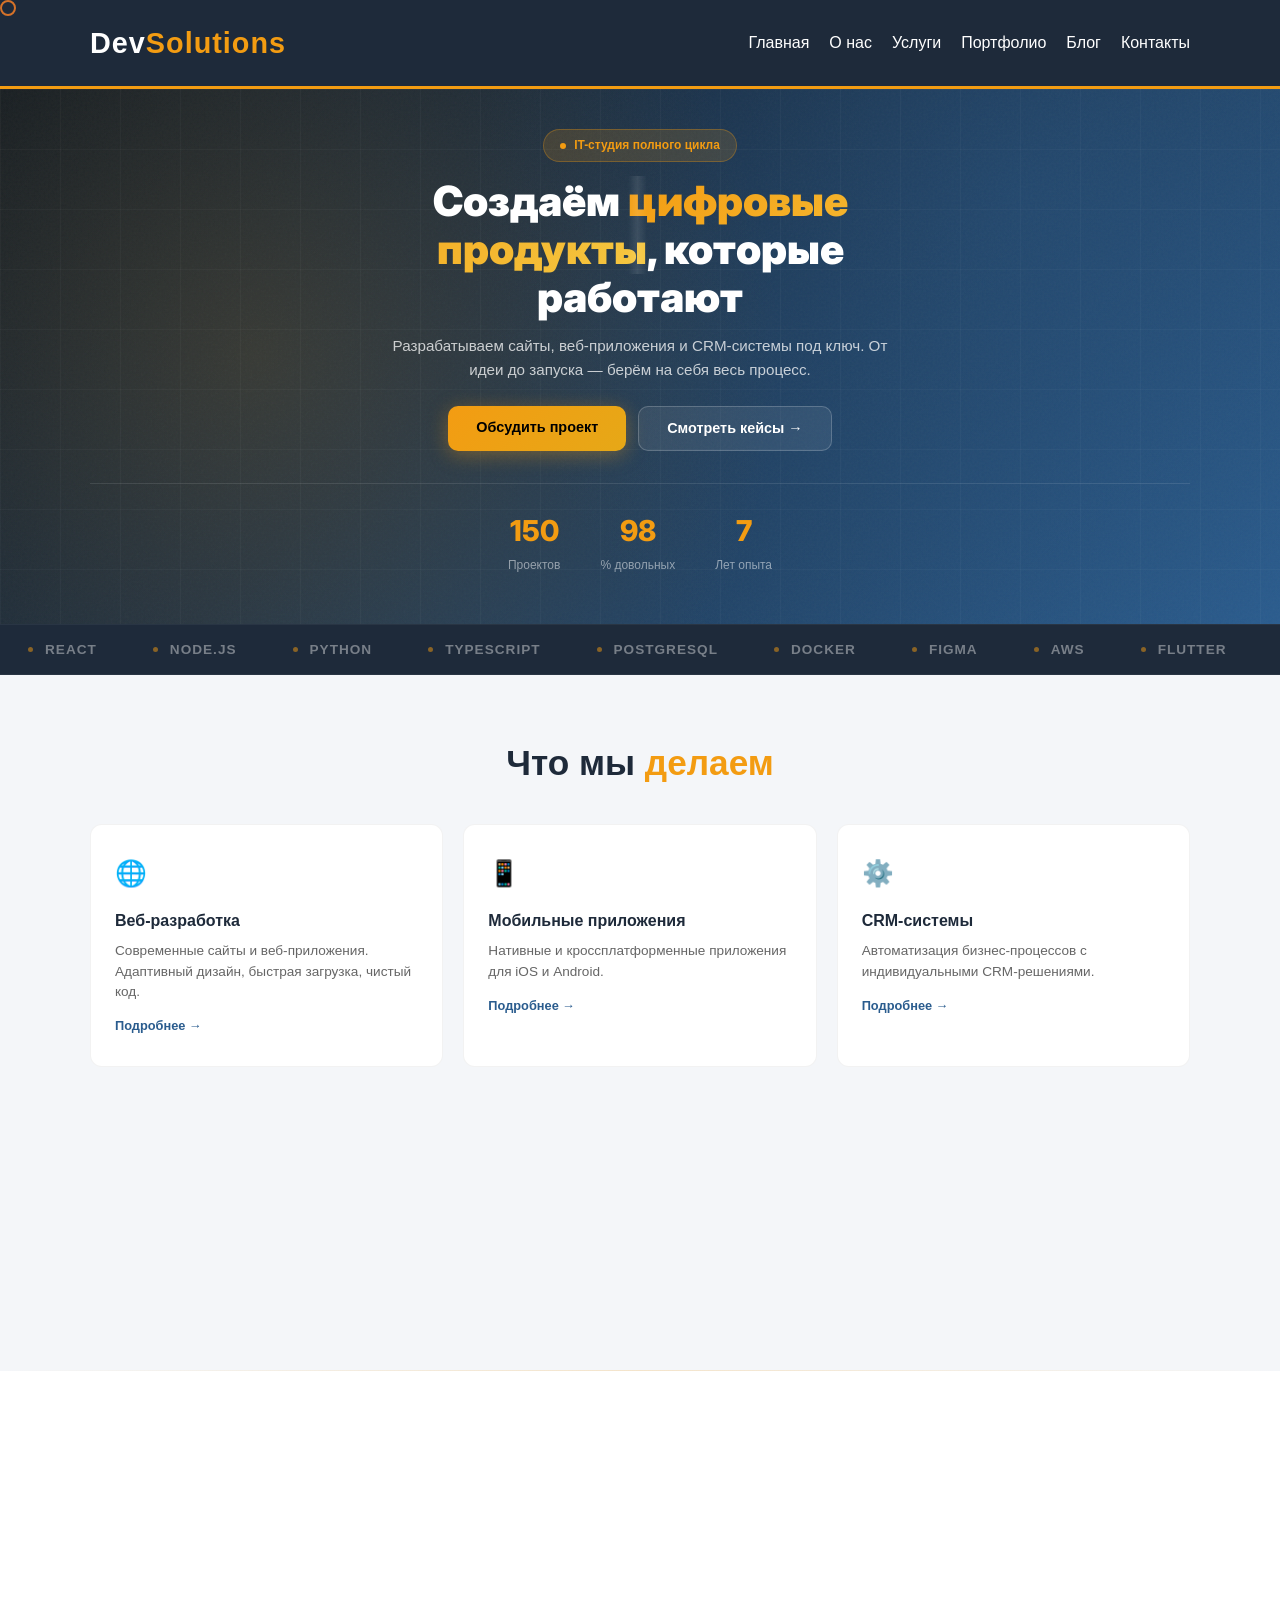
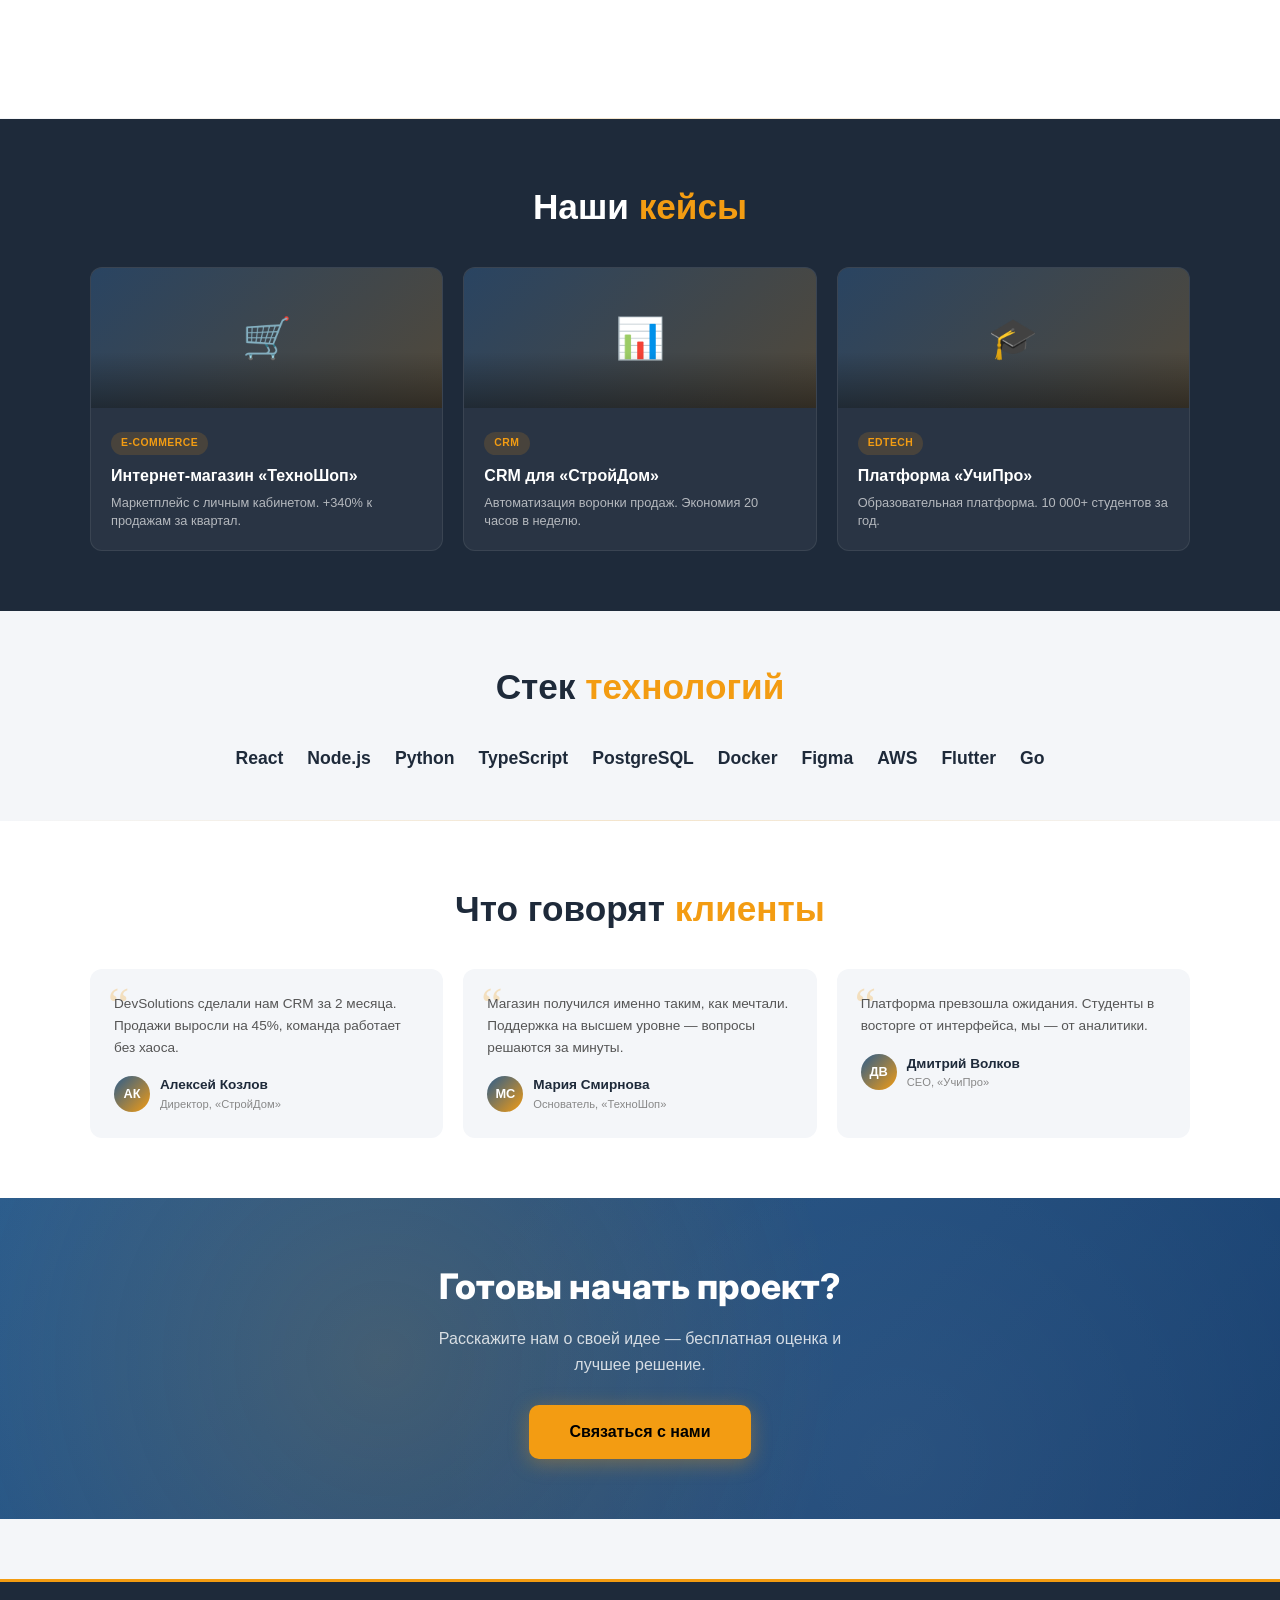
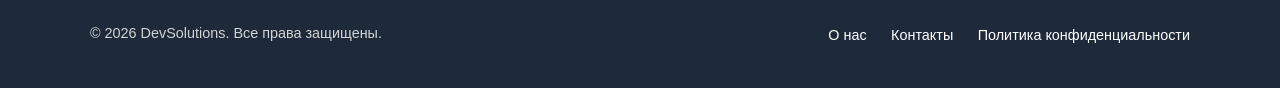
==== index.html @ 93ace5ca "10 сваг-эффектов: marquee, glow, параллакс, печатание, курсор, эмодзи, разделители, grain, shake, co" ====
<!DOCTYPE html>
<html lang="ru">
<head>
    <meta charset="UTF-8">
    <meta name="viewport" content="width=device-width, initial-scale=1.0">
    <title>DevSolutions – IT-студия</title>
    <link rel="preconnect" href="https://fonts.googleapis.com">
    <link rel="preconnect" href="https://fonts.gstatic.com" crossorigin>
    <link href="https://fonts.googleapis.com/css2?family=Inter:wght@400;500;600;700;800;900&display=swap" rel="stylesheet">
    <link rel="stylesheet" href="css/common.css">
    <link rel="stylesheet" href="css/page-index-main.css">
</head>
<body>

    <!-- Кастомный курсор -->
    <div class="custom-cursor" id="cursor"></div>

    <!-- ====== ШАПКА ====== -->
    <header class="site-header">
        <div class="container">
            <div class="logo">Dev<span>Solutions</span></div>
            <nav class="main-nav">
                <ul>
                    <li><a href="index.html">Главная</a></li>
                    <li><a href="pages/about.html">О нас</a></li>
                    <li><a href="pages/services.html">Услуги</a></li>
                    <li><a href="pages/portfolio.html">Портфолио</a></li>
                    <li><a href="pages/blog.html">Блог</a></li>
                    <li><a href="pages/contacts.html">Контакты</a></li>
                </ul>
            </nav>
        </div>
    </header>

    <main>

        <!-- ====== HERO ====== -->
        <section class="hero">
            <div class="hero-grid" id="heroGrid"></div>
            <div class="hero-particles" id="particles"></div>
            <div class="container">
                <div class="hero-content">
                    <div class="hero-badge">IT-студия полного цикла</div>
                    <h1>Создаём <span class="highlight" id="typed"></span>, которые работают</h1>
                    <p class="hero-desc">
                        Разрабатываем сайты, веб-приложения и CRM-системы под ключ. От идеи до запуска — берём на себя весь процесс.
                    </p>
                    <div class="hero-actions">
                        <a href="pages/contacts.html" class="btn btn-primary btn-shake">Обсудить проект</a>
                        <a href="pages/portfolio.html" class="btn btn-ghost">Смотреть кейсы →</a>
                    </div>
                    <div class="hero-stats">
                        <div>
                            <div class="hero-stat-num" data-count="150">0</div>
                            <div class="hero-stat-label">Проектов</div>
                        </div>
                        <div>
                            <div class="hero-stat-num" data-count="98">0</div>
                            <div class="hero-stat-label">% довольных</div>
                        </div>
                        <div>
                            <div class="hero-stat-num" data-count="7">0</div>
                            <div class="hero-stat-label">Лет опыта</div>
                        </div>
                    </div>
                </div>
            </div>
        </section>

        <!-- ====== БЕГУЩАЯ СТРОКА ====== -->
        <div class="marquee-section">
            <div class="marquee-track">
                <div class="marquee-item"><span class="dot"></span>React</div>
                <div class="marquee-item"><span class="dot"></span>Node.js</div>
                <div class="marquee-item"><span class="dot"></span>Python</div>
                <div class="marquee-item"><span class="dot"></span>TypeScript</div>
                <div class="marquee-item"><span class="dot"></span>PostgreSQL</div>
                <div class="marquee-item"><span class="dot"></span>Docker</div>
                <div class="marquee-item"><span class="dot"></span>Figma</div>
                <div class="marquee-item"><span class="dot"></span>AWS</div>
                <div class="marquee-item"><span class="dot"></span>Flutter</div>
                <div class="marquee-item"><span class="dot"></span>Go</div>
                <!-- Дубликат для бесконечного скролла -->
                <div class="marquee-item"><span class="dot"></span>React</div>
                <div class="marquee-item"><span class="dot"></span>Node.js</div>
                <div class="marquee-item"><span class="dot"></span>Python</div>
                <div class="marquee-item"><span class="dot"></span>TypeScript</div>
                <div class="marquee-item"><span class="dot"></span>PostgreSQL</div>
                <div class="marquee-item"><span class="dot"></span>Docker</div>
                <div class="marquee-item"><span class="dot"></span>Figma</div>
                <div class="marquee-item"><span class="dot"></span>AWS</div>
                <div class="marquee-item"><span class="dot"></span>Flutter</div>
                <div class="marquee-item"><span class="dot"></span>Go</div>
            </div>
        </div>

        <!-- ====== УСЛУГИ ====== -->
        <section class="services-section">
            <div class="container">
                <h2 class="section-title reveal">Что мы <span>делаем</span></h2>
                <div class="services-grid">
                    <div class="service-card reveal">
                        <div class="service-icon">🌐</div>
                        <h3>Веб-разработка</h3>
                        <p>Современные сайты и веб-приложения. Адаптивный дизайн, быстрая загрузка, чистый код.</p>
                        <a href="pages/services.html" class="learn-more">Подробнее →</a>
                    </div>
                    <div class="service-card reveal">
                        <div class="service-icon">📱</div>
                        <h3>Мобильные приложения</h3>
                        <p>Нативные и кроссплатформенные приложения для iOS и Android.</p>
                        <a href="pages/services.html" class="learn-more">Подробнее →</a>
                    </div>
                    <div class="service-card reveal">
                        <div class="service-icon">⚙️</div>
                        <h3>CRM-системы</h3>
                        <p>Автоматизация бизнес-процессов с индивидуальными CRM-решениями.</p>
                        <a href="pages/services.html" class="learn-more">Подробнее →</a>
                    </div>
                    <div class="service-card reveal">
                        <div class="service-icon">🎨</div>
                        <h3>UI/UX Дизайн</h3>
                        <p>Интерфейсы, которые нравятся пользователям и приносят результат.</p>
                        <a href="pages/services.html" class="learn-more">Подробнее →</a>
                    </div>
                    <div class="service-card reveal">
                        <div class="service-icon">🚀</div>
                        <h3>Продвижение</h3>
                        <p>SEO, контекстная реклама и аналитика для роста бизнеса.</p>
                        <a href="pages/services.html" class="learn-more">Подробнее →</a>
                    </div>
                    <div class="service-card reveal">
                        <div class="service-icon">🛡️</div>
                        <h3>Поддержка</h3>
                        <p>Техническая поддержка и мониторинг 24/7 после запуска.</p>
                        <a href="pages/services.html" class="learn-more">Подробнее →</a>
                    </div>
                </div>
            </div>
        </section>

        <div class="divider"></div>

        <!-- ====== ПРОЦЕСС ====== -->
        <section class="process-section">
            <div class="container">
                <h2 class="section-title reveal">Как мы <span>работаем</span></h2>
                <div class="process-steps">
                    <div class="process-step reveal">
                        <div class="step-number">01</div>
                        <h3>Анализ</h3>
                        <p>Изучаем нишу, конкурентов и ЦА. Формируем ТЗ.</p>
                    </div>
                    <div class="process-step reveal">
                        <div class="step-number">02</div>
                        <h3>Дизайн</h3>
                        <p>Прототипы, макеты, согласование с вами.</p>
                    </div>
                    <div class="process-step reveal">
                        <div class="step-number">03</div>
                        <h3>Разработка</h3>
                        <p>Пишем код спринтами. Демо каждую неделю.</p>
                    </div>
                    <div class="process-step reveal">
                        <div class="step-number">04</div>
                        <h3>Запуск</h3>
                        <p>Тесты, деплой, обучение команды.</p>
                    </div>
                </div>
            </div>
        </section>

        <div class="divider"></div>

        <!-- ====== КЕЙСЫ ====== -->
        <section class="cases-section">
            <div class="container">
                <h2 class="section-title reveal">Наши <span>кейсы</span></h2>
                <div class="cases-grid">
                    <div class="case-card reveal">
                        <div class="case-preview">🛒</div>
                        <div class="case-info">
                            <span class="case-tag">E-commerce</span>
                            <h3>Интернет-магазин «ТехноШоп»</h3>
                            <p>Маркетплейс с личным кабинетом. +340% к продажам за квартал.</p>
                        </div>
                    </div>
                    <div class="case-card reveal">
                        <div class="case-preview">📊</div>
                        <div class="case-info">
                            <span class="case-tag">CRM</span>
                            <h3>CRM для «СтройДом»</h3>
                            <p>Автоматизация воронки продаж. Экономия 20 часов в неделю.</p>
                        </div>
                    </div>
                    <div class="case-card reveal">
                        <div class="case-preview">🎓</div>
                        <div class="case-info">
                            <span class="case-tag">EdTech</span>
                            <h3>Платформа «УчиПро»</h3>
                            <p>Образовательная платформа. 10 000+ студентов за год.</p>
                        </div>
                    </div>
                </div>
            </div>
        </section>

        <!-- ====== ТЕХНОЛОГИИ ====== -->
        <section class="tech-section">
            <div class="container">
                <h2 class="section-title reveal">Стек <span>технологий</span></h2>
                <div class="tech-logos reveal">
                    <span class="tech-logo">React</span>
                    <span class="tech-logo">Node.js</span>
                    <span class="tech-logo">Python</span>
                    <span class="tech-logo">TypeScript</span>
                    <span class="tech-logo">PostgreSQL</span>
                    <span class="tech-logo">Docker</span>
                    <span class="tech-logo">Figma</span>
                    <span class="tech-logo">AWS</span>
                    <span class="tech-logo">Flutter</span>
                    <span class="tech-logo">Go</span>
                </div>
            </div>
        </section>

        <div class="divider"></div>

        <!-- ====== ОТЗЫВЫ ====== -->
        <section class="testimonials-section">
            <div class="container">
                <h2 class="section-title reveal">Что говорят <span>клиенты</span></h2>
                <div class="testimonials-grid">
                    <div class="testimonial-card reveal">
                        <p class="testimonial-text">DevSolutions сделали нам CRM за 2 месяца. Продажи выросли на 45%, команда работает без хаоса.</p>
                        <div class="testimonial-author">
                            <div class="testimonial-avatar">АК</div>
                            <div>
                                <div class="testimonial-name">Алексей Козлов</div>
                                <div class="testimonial-role">Директор, «СтройДом»</div>
                            </div>
                        </div>
                    </div>
                    <div class="testimonial-card reveal">
                        <p class="testimonial-text">Магазин получился именно таким, как мечтали. Поддержка на высшем уровне — вопросы решаются за минуты.</p>
                        <div class="testimonial-author">
                            <div class="testimonial-avatar">МС</div>
                            <div>
                                <div class="testimonial-name">Мария Смирнова</div>
                                <div class="testimonial-role">Основатель, «ТехноШоп»</div>
                            </div>
                        </div>
                    </div>
                    <div class="testimonial-card reveal">
                        <p class="testimonial-text">Платформа превзошла ожидания. Студенты в восторге от интерфейса, мы — от аналитики.</p>
                        <div class="testimonial-author">
                            <div class="testimonial-avatar">ДВ</div>
                            <div>
                                <div class="testimonial-name">Дмитрий Волков</div>
                                <div class="testimonial-role">CEO, «УчиПро»</div>
                            </div>
                        </div>
                    </div>
                </div>
            </div>
        </section>

        <!-- ====== CTA ====== -->
        <section class="cta-section">
            <div class="cta-content">
                <h2>Готовы начать проект?</h2>
                <p>Расскажите нам о своей идее — бесплатная оценка и лучшее решение.</p>
                <a href="pages/contacts.html" class="btn btn-shake">Связаться с нами</a>
            </div>
        </section>

    </main>

    <!-- ====== ПОДВАЛ ====== -->
    <footer class="site-footer">
        <div class="container">
            <div class="footer-content">
                <div class="footer-copy">
                    &copy; 2026 DevSolutions. Все права защищены.
                </div>
                <div class="footer-links">
                    <a href="pages/about.html">О нас</a>
                    <a href="pages/contacts.html">Контакты</a>
                    <a href="#">Политика конфиденциальности</a>
                </div>
            </div>
        </div>
    </footer>

    <script>
        // ===== Кастомный курсор =====
        (function() {
            var cursor = document.getElementById('cursor');
            if (!cursor || window.innerWidth < 768) return;
            document.addEventListener('mousemove', function(e) {
                cursor.style.left = e.clientX - 8 + 'px';
                cursor.style.top = e.clientY - 8 + 'px';
            });
            var hoverEls = document.querySelectorAll('a, button, .service-card, .case-card, .tech-logo, .btn');
            hoverEls.forEach(function(el) {
                el.addEventListener('mouseenter', function() { cursor.classList.add('hover'); });
                el.addEventListener('mouseleave', function() { cursor.classList.remove('hover'); });
            });
        })();

        // ===== Параллакс =====
        (function() {
            var grid = document.getElementById('heroGrid');
            if (!grid) return;
            window.addEventListener('scroll', function() {
                var y = window.scrollY;
                grid.style.transform = 'translateY(' + (y * 0.3) + 'px)';
            });
        })();

        // ===== Печатание текста =====
        (function() {
            var el = document.getElementById('typed');
            if (!el) return;
            var words = ['цифровые продукты', 'сайты', 'приложения', 'CRM-системы'];
            var wordIdx = 0;
            var charIdx = 0;
            var deleting = false;

            function type() {
                var current = words[wordIdx];
                if (!deleting) {
                    el.textContent = current.substring(0, charIdx + 1);
                    charIdx++;
                    if (charIdx === current.length) {
                        setTimeout(function() { deleting = true; type(); }, 2000);
                        return;
                    }
                    setTimeout(type, 80);
                } else {
                    el.textContent = current.substring(0, charIdx - 1);
                    charIdx--;
                    if (charIdx === 0) {
                        deleting = false;
                        wordIdx = (wordIdx + 1) % words.length;
                        setTimeout(type, 400);
                        return;
                    }
                    setTimeout(type, 40);
                }
            }
            type();
        })();

        // ===== Particles =====
        (function() {
            var container = document.getElementById('particles');
            if (!container) return;
            for (var i = 0; i < 20; i++) {
                var p = document.createElement('div');
                p.className = 'particle';
                p.style.left = Math.random() * 100 + '%';
                p.style.top = Math.random() * 100 + '%';
                p.style.animationDelay = Math.random() * 8 + 's';
                p.style.animationDuration = (6 + Math.random() * 6) + 's';
                p.style.width = p.style.height = (2 + Math.random() * 4) + 'px';
                container.appendChild(p);
            }
        })();

        // ===== Scroll reveal =====
        (function() {
            var els = document.querySelectorAll('.reveal');
            var observer = new IntersectionObserver(function(entries) {
                entries.forEach(function(entry) {
                    if (entry.isIntersecting) {
                        entry.target.classList.add('visible');
                    }
                });
            }, { threshold: 0.15 });
            els.forEach(function(el) { observer.observe(el); });
        })();

        // ===== Counter =====
        (function() {
            var nums = document.querySelectorAll('[data-count]');
            var obs = new IntersectionObserver(function(entries) {
                entries.forEach(function(entry) {
                    if (entry.isIntersecting) {
                        var el = entry.target;
                        var target = parseInt(el.getAttribute('data-count'));
                        var current = 0;
                        var step = Math.ceil(target / 50);
                        var timer = setInterval(function() {
                            current += step;
                            if (current >= target) {
                                current = target;
                                clearInterval(timer);
                            }
                            el.textContent = current;
                        }, 30);
                        obs.unobserve(el);
                    }
                });
            }, { threshold: 0.5 });
            nums.forEach(function(n) { obs.observe(n); });
        })();

        // ===== Glow на карточках услуг =====
        (function() {
            var cards = document.querySelectorAll('.service-card');
            cards.forEach(function(card) {
                card.addEventListener('mousemove', function(e) {
                    var rect = card.getBoundingClientRect();
                    var x = ((e.clientX - rect.left) / rect.width * 100).toFixed(1);
                    var y = ((e.clientY - rect.top) / rect.height * 100).toFixed(1);
                    card.style.setProperty('--mouse-x', x + '%');
                    card.style.setProperty('--mouse-y', y + '%');
                });
            });
        })();
    </script>

</body>
</html>
---- css/common.css ----
/* ============================================
   ОБЩИЕ СТИЛИ – сброс, шапка, подвал, переиспользуемые компоненты
   ============================================ */

/* Подключаем переменные */
@import url('variables.css');

/* ---------- Сброс и базовые стили ---------- */
* {
    margin: 0;
    padding: 0;
    box-sizing: border-box;
}

html {
    scroll-behavior: smooth;
}

body {
    font-family: var(--font-main);
    color: var(--text-color);
    background-color: var(--light-bg);
    line-height: 1.6;
}

a {
    text-decoration: none;
    color: var(--primary-color);
}

ul {
    list-style: none;
}

img {
    max-width: 100%;
    height: auto;
    display: block;
}

/* ---------- Контейнер ---------- */
.container {
    max-width: var(--container-width);
    margin: 0 auto;
    padding: 0 20px;
}

/* ---------- Шапка (единая для всех) ---------- */
.site-header {
    background-color: var(--dark-bg);
    color: var(--text-light);
    padding: var(--spacing-md) 0;
    border-bottom: 3px solid var(--secondary-color);
}

.site-header .container {
    display: flex;
    justify-content: space-between;
    align-items: center;
    flex-wrap: wrap;
}

.logo {
    font-size: 1.8rem;
    font-weight: 700;
    color: var(--text-light);
    letter-spacing: 1px;
}

.logo span {
    color: var(--secondary-color);
}

.main-nav ul {
    display: flex;
    gap: var(--spacing-md);
    flex-wrap: wrap;
}

.main-nav a {
    color: var(--text-light);
    font-weight: 500;
    padding: 5px 0;
    border-bottom: 2px solid transparent;
    transition: border-color 0.3s;
}

.main-nav a:hover {
    border-bottom-color: var(--secondary-color);
}

/* ---------- Подвал (единый для всех) ---------- */
.site-footer {
    background-color: var(--dark-bg);
    color: var(--text-light);
    padding: var(--spacing-lg) 0;
    margin-top: var(--spacing-xl);
    border-top: 3px solid var(--secondary-color);
}

.footer-content {
    display: flex;
    justify-content: space-between;
    flex-wrap: wrap;
    gap: var(--spacing-md);
}

.footer-copy {
    font-size: 0.9rem;
    opacity: 0.8;
}

.footer-links a {
    color: var(--text-light);
    margin-left: var(--spacing-md);
    font-size: 0.9rem;
}

.footer-links a:hover {
    color: var(--secondary-color);
}

/* ---------- Переиспользуемые компоненты ---------- */

/* Кнопки */
.btn {
    display: inline-block;
    padding: 12px 30px;
    border-radius: var(--border-radius);
    font-weight: 600;
    text-align: center;
    transition: all 0.3s ease;
    cursor: pointer;
    border: none;
    background-color: var(--primary-color);
    color: var(--text-light);
}

.btn:hover {
    opacity: 0.85;
    transform: translateY(-2px);
    box-shadow: var(--box-shadow);
}

.btn-secondary {
    background-color: var(--secondary-color);
    color: #000;
}

.btn-secondary:hover {
    background-color: #e08e0b;
}

/* Карточки (базовый стиль) */
.card {
    background: #fff;
    border-radius: var(--border-radius);
    box-shadow: var(--box-shadow);
    padding: var(--spacing-md);
    transition: transform 0.3s, box-shadow 0.3s;
}

.card:hover {
    transform: translateY(-5px);
    box-shadow: 0 8px 24px rgba(0, 0, 0, 0.15);
}

/* Заголовки секций */
.section-title {
    font-size: 2.2rem;
    margin-bottom: var(--spacing-md);
    color: var(--dark-bg);
    text-align: center;
}

.section-title span {
    color: var(--secondary-color);
}
---- css/page-index-main.css ----
/* ============================================
   ГЛАВНАЯ СТРАНИЦА – компактный + сваг
   ============================================ */

@import url('https://fonts.googleapis.com/css2?family=Inter:wght@400;500;600;700;800;900&display=swap');

/* ---------- Кастомный курсор ---------- */
.custom-cursor {
    width: 16px;
    height: 16px;
    border: 2px solid var(--secondary-color);
    border-radius: 50%;
    position: fixed;
    pointer-events: none;
    z-index: 9999;
    transition: transform 0.15s ease, opacity 0.15s ease;
    mix-blend-mode: difference;
}

.custom-cursor.hover {
    transform: scale(2.5);
    background: rgba(243, 156, 18, 0.15);
}

/* ---------- Hero ---------- */
.hero {
    position: relative;
    background: linear-gradient(135deg, #0f1923 0%, #1a2f45 40%, #2A5C8E 100%);
    overflow: hidden;
    color: var(--text-light);
    padding: 40px 0 48px;
}

.hero::before {
    content: '';
    position: absolute;
    inset: 0;
    background:
        radial-gradient(circle at 20% 50%, rgba(243, 156, 18, 0.15) 0%, transparent 50%),
        radial-gradient(circle at 80% 20%, rgba(42, 92, 142, 0.3) 0%, transparent 50%);
    pointer-events: none;
}

/* Grain-текстура */
.hero::after {
    content: '';
    position: absolute;
    inset: 0;
    background-image: url("data:image/svg+xml,%3Csvg viewBox='0 0 256 256' xmlns='http://www.w3.org/2000/svg'%3E%3Cfilter id='noise'%3E%3CfeTurbulence type='fractalNoise' baseFrequency='0.9' numOctaves='4' stitchTiles='stitch'/%3E%3C/filter%3E%3Crect width='100%25' height='100%25' filter='url(%23noise)' opacity='0.04'/%3E%3C/svg%3E");
    background-repeat: repeat;
    pointer-events: none;
    z-index: 1;
}

.hero-grid {
    position: absolute;
    inset: 0;
    background-image:
        linear-gradient(rgba(255,255,255,0.03) 1px, transparent 1px),
        linear-gradient(90deg, rgba(255,255,255,0.03) 1px, transparent 1px);
    background-size: 60px 60px;
    pointer-events: none;
    will-change: transform;
}

.hero-particles {
    position: absolute;
    inset: 0;
    overflow: hidden;
    pointer-events: none;
}

.particle {
    position: absolute;
    width: 4px;
    height: 4px;
    background: var(--secondary-color);
    border-radius: 50%;
    opacity: 0;
    animation: float-particle 8s infinite ease-in-out;
}

@keyframes float-particle {
    0%, 100% { opacity: 0; transform: translateY(0) scale(1); }
    10% { opacity: 0.8; }
    50% { opacity: 0.4; transform: translateY(-200px) scale(1.5); }
    90% { opacity: 0; }
    100% { transform: translateY(-400px) scale(0.5); }
}

.hero-content {
    position: relative;
    z-index: 2;
    text-align: center;
}

.hero-badge {
    display: inline-flex;
    align-items: center;
    gap: 8px;
    background: rgba(243, 156, 18, 0.15);
    border: 1px solid rgba(243, 156, 18, 0.3);
    padding: 6px 16px;
    border-radius: 50px;
    font-size: 0.75rem;
    font-weight: 600;
    color: var(--secondary-color);
    margin-bottom: 16px;
}

.hero-badge::before {
    content: '';
    width: 6px;
    height: 6px;
    background: var(--secondary-color);
    border-radius: 50%;
    animation: pulse-dot 2s infinite;
}

@keyframes pulse-dot {
    0%, 100% { opacity: 1; transform: scale(1); }
    50% { opacity: 0.5; transform: scale(1.5); }
}

.hero h1 {
    font-family: 'Inter', sans-serif;
    font-size: clamp(1.6rem, 3.5vw, 2.6rem);
    font-weight: 900;
    line-height: 1.15;
    margin-bottom: 12px;
    max-width: 600px;
    margin-left: auto;
    margin-right: auto;
}

.hero h1 .highlight {
    background: linear-gradient(135deg, var(--secondary-color), #f5c842);
    -webkit-background-clip: text;
    -webkit-text-fill-color: transparent;
    background-clip: text;
    position: relative;
}

/* Мерцание текста */
.hero h1 .highlight::after {
    content: '';
    position: absolute;
    inset: 0;
    background: linear-gradient(90deg, transparent, rgba(255,255,255,0.1), transparent);
    animation: shimmer 3s infinite;
}

@keyframes shimmer {
    0% { transform: translateX(-100%); }
    100% { transform: translateX(100%); }
}

.hero-desc {
    font-size: 0.95rem;
    line-height: 1.6;
    opacity: 0.75;
    margin-bottom: 24px;
    max-width: 500px;
    margin-left: auto;
    margin-right: auto;
}

.hero-actions {
    display: flex;
    gap: 12px;
    justify-content: center;
    flex-wrap: wrap;
    margin-bottom: 32px;
}

.hero-actions .btn {
    padding: 10px 28px;
    font-size: 0.9rem;
    border-radius: 10px;
    cursor: pointer;
}

.hero-actions .btn-primary {
    background: linear-gradient(135deg, var(--secondary-color), #e6a817);
    color: #000;
    font-weight: 700;
    box-shadow: 0 4px 20px rgba(243, 156, 18, 0.35);
}

.hero-actions .btn-primary:hover {
    transform: translateY(-2px) rotate(-1deg);
    box-shadow: 0 8px 30px rgba(243, 156, 18, 0.5);
}

.hero-actions .btn-ghost {
    background: rgba(255,255,255,0.08);
    border: 1px solid rgba(255,255,255,0.2);
    color: var(--text-light);
}

.hero-actions .btn-ghost:hover {
    background: rgba(255,255,255,0.15);
    transform: translateY(-2px);
}

/* Кнопка с тряской */
.btn-shake:hover {
    animation: shake 0.4s ease-in-out;
}

@keyframes shake {
    0%, 100% { transform: translateX(0); }
    15% { transform: translateX(-4px) rotate(-1deg); }
    30% { transform: translateX(4px) rotate(1deg); }
    45% { transform: translateX(-3px) rotate(-0.5deg); }
    60% { transform: translateX(3px) rotate(0.5deg); }
    75% { transform: translateX(-2px); }
    90% { transform: translateX(2px); }
}

.hero-stats {
    display: flex;
    gap: 40px;
    justify-content: center;
    padding-top: 24px;
    border-top: 1px solid rgba(255,255,255,0.1);
}

.hero-stat-num {
    font-size: 1.8rem;
    font-weight: 800;
    color: var(--secondary-color);
    font-family: 'Inter', sans-serif;
}

.hero-stat-label {
    font-size: 0.75rem;
    opacity: 0.5;
    margin-top: 2px;
}

/* ---------- Бегущая строка ---------- */
.marquee-section {
    overflow: hidden;
    background: var(--dark-bg);
    padding: 14px 0;
    border-top: 1px solid rgba(255,255,255,0.05);
    border-bottom: 1px solid rgba(255,255,255,0.05);
}

.marquee-track {
    display: flex;
    width: max-content;
    animation: marquee 20s linear infinite;
}

.marquee-track:hover {
    animation-play-state: paused;
}

.marquee-item {
    display: flex;
    align-items: center;
    gap: 12px;
    padding: 0 28px;
    font-size: 0.85rem;
    font-weight: 600;
    color: rgba(255,255,255,0.4);
    white-space: nowrap;
    text-transform: uppercase;
    letter-spacing: 1px;
}

.marquee-item .dot {
    width: 5px;
    height: 5px;
    background: var(--secondary-color);
    border-radius: 50%;
    opacity: 0.5;
}

@keyframes marquee {
    0% { transform: translateX(0); }
    100% { transform: translateX(-50%); }
}

/* ---------- Разделители ---------- */
.divider {
    height: 1px;
    background: linear-gradient(90deg, transparent, var(--secondary-color), transparent);
    opacity: 0.2;
    margin: 0;
}

/* ---------- Секция услуг ---------- */
.services-section {
    padding: 60px 0;
    background: var(--light-bg);
}

.services-grid {
    display: grid;
    grid-template-columns: repeat(3, 1fr);
    gap: 20px;
    margin-top: 32px;
}

.service-card {
    background: #fff;
    border-radius: 12px;
    padding: 28px 24px;
    text-align: left;
    transition: all 0.3s ease;
    border: 1px solid rgba(0,0,0,0.05);
    position: relative;
    overflow: hidden;
    cursor: pointer;
}

/* Hover-свечение */
.service-card::before {
    content: '';
    position: absolute;
    top: 0;
    left: 0;
    right: 0;
    height: 3px;
    background: linear-gradient(90deg, var(--primary-color), var(--secondary-color));
    transform: scaleX(0);
    transform-origin: left;
    transition: transform 0.3s ease;
}

.service-card::after {
    content: '';
    position: absolute;
    inset: 0;
    background: radial-gradient(circle at var(--mouse-x, 50%) var(--mouse-y, 50%), rgba(243, 156, 18, 0.06) 0%, transparent 60%);
    opacity: 0;
    transition: opacity 0.3s;
    pointer-events: none;
}

.service-card:hover::before {
    transform: scaleX(1);
}

.service-card:hover::after {
    opacity: 1;
}

.service-card:hover {
    transform: translateY(-6px);
    box-shadow: 0 16px 40px rgba(0, 0, 0, 0.1);
}

.service-icon {
    font-size: 1.6rem;
    margin-bottom: 14px;
    display: inline-block;
}

/* Плавающие эмодзи */
.service-card:hover .service-icon {
    animation: float-emoji 0.6s ease-in-out;
}

@keyframes float-emoji {
    0%, 100% { transform: translateY(0) rotate(0deg); }
    25% { transform: translateY(-8px) rotate(-5deg); }
    50% { transform: translateY(-4px) rotate(3deg); }
    75% { transform: translateY(-6px) rotate(-2deg); }
}

.service-card h3 {
    font-size: 1rem;
    font-weight: 700;
    margin-bottom: 8px;
    color: var(--dark-bg);
}

.service-card p {
    font-size: 0.85rem;
    color: #666;
    line-height: 1.5;
}

.service-card .learn-more {
    display: inline-flex;
    align-items: center;
    gap: 4px;
    margin-top: 14px;
    font-weight: 600;
    font-size: 0.8rem;
    color: var(--primary-color);
    transition: gap 0.3s;
}

.service-card .learn-more:hover {
    gap: 10px;
}

/* ---------- Процесс ---------- */
.process-section {
    padding: 60px 0;
    background: #fff;
}

.process-steps {
    display: grid;
    grid-template-columns: repeat(4, 1fr);
    gap: 24px;
    margin-top: 32px;
}

.process-step {
    text-align: center;
    cursor: default;
}

.process-step:hover .step-number {
    transform: scale(1.1) rotate(5deg);
    box-shadow: 0 8px 24px rgba(42, 92, 142, 0.4);
}

.step-number {
    width: 56px;
    height: 56px;
    border-radius: 50%;
    background: linear-gradient(135deg, var(--primary-color), #1a4170);
    color: #fff;
    font-size: 1.1rem;
    font-weight: 800;
    display: flex;
    align-items: center;
    justify-content: center;
    margin: 0 auto 14px;
    font-family: 'Inter', sans-serif;
    box-shadow: 0 4px 16px rgba(42, 92, 142, 0.3);
    transition: all 0.3s ease;
}

.process-step h3 {
    font-size: 0.95rem;
    font-weight: 700;
    margin-bottom: 6px;
    color: var(--dark-bg);
}

.process-step p {
    font-size: 0.8rem;
    color: #666;
    line-height: 1.5;
}

/* ---------- Кейсы ---------- */
.cases-section {
    padding: 60px 0;
    background: var(--dark-bg);
    color: var(--text-light);
}

.cases-section .section-title {
    color: var(--text-light);
}

.cases-grid {
    display: grid;
    grid-template-columns: repeat(3, 1fr);
    gap: 20px;
    margin-top: 32px;
}

.case-card {
    background: rgba(255,255,255,0.05);
    border: 1px solid rgba(255,255,255,0.08);
    border-radius: 12px;
    overflow: hidden;
    transition: all 0.3s ease;
    cursor: pointer;
}

.case-card:hover {
    transform: translateY(-6px);
    border-color: var(--secondary-color);
    box-shadow: 0 12px 32px rgba(243, 156, 18, 0.15);
}

.case-preview {
    height: 140px;
    background: linear-gradient(135deg, rgba(42,92,142,0.4), rgba(243,156,18,0.2));
    display: flex;
    align-items: center;
    justify-content: center;
    font-size: 2.5rem;
    position: relative;
    overflow: hidden;
}

.case-card:hover .case-preview {
    transform: scale(1.02);
    transition: transform 0.3s ease;
}

.case-preview::after {
    content: '';
    position: absolute;
    inset: 0;
    background: linear-gradient(to bottom, transparent 60%, rgba(0,0,0,0.4));
}

.case-info {
    padding: 20px;
}

.case-tag {
    display: inline-block;
    background: rgba(243, 156, 18, 0.15);
    color: var(--secondary-color);
    padding: 3px 10px;
    border-radius: 20px;
    font-size: 0.65rem;
    font-weight: 600;
    text-transform: uppercase;
    letter-spacing: 0.5px;
    margin-bottom: 8px;
}

.case-info h3 {
    font-size: 1rem;
    font-weight: 700;
    margin-bottom: 6px;
}

.case-info p {
    font-size: 0.8rem;
    opacity: 0.65;
    line-height: 1.4;
}

/* ---------- Технологии ---------- */
.tech-section {
    padding: 48px 0;
    background: var(--light-bg);
    text-align: center;
}

.tech-logos {
    display: flex;
    justify-content: center;
    align-items: center;
    flex-wrap: wrap;
    gap: 24px;
    margin-top: 28px;
    opacity: 0.45;
}

.tech-logo {
    font-size: 1.1rem;
    font-weight: 700;
    color: var(--dark-bg);
    transition: all 0.3s;
    cursor: default;
}

.tech-logo:hover {
    opacity: 1;
    transform: scale(1.15) rotate(-3deg);
    color: var(--secondary-color);
}

/* ---------- CTA ---------- */
.cta-section {
    padding: 60px 0;
    background: linear-gradient(135deg, var(--primary-color), #1a4170);
    text-align: center;
    color: var(--text-light);
    position: relative;
    overflow: hidden;
}

.cta-section::before {
    content: '';
    position: absolute;
    inset: 0;
    background:
        radial-gradient(circle at 30% 50%, rgba(243, 156, 18, 0.15) 0%, transparent 50%),
        radial-gradient(circle at 70% 80%, rgba(255,255,255,0.05) 0%, transparent 50%);
    pointer-events: none;
}

.cta-content {
    position: relative;
    z-index: 1;
}

.cta-section h2 {
    font-size: clamp(1.5rem, 3vw, 2.2rem);
    font-weight: 800;
    margin-bottom: 12px;
    font-family: 'Inter', sans-serif;
}

.cta-section p {
    font-size: 1rem;
    opacity: 0.8;
    max-width: 450px;
    margin: 0 auto 28px;
    line-height: 1.6;
}

.cta-section .btn {
    padding: 14px 40px;
    font-size: 1rem;
    border-radius: 10px;
    background: var(--secondary-color);
    color: #000;
    font-weight: 700;
    box-shadow: 0 4px 20px rgba(243, 156, 18, 0.35);
}

.cta-section .btn:hover {
    transform: translateY(-2px) scale(1.02);
    box-shadow: 0 8px 30px rgba(243, 156, 18, 0.5);
}

/* ---------- Отзывы ---------- */
.testimonials-section {
    padding: 60px 0;
    background: #fff;
}

.testimonials-grid {
    display: grid;
    grid-template-columns: repeat(3, 1fr);
    gap: 20px;
    margin-top: 32px;
}

.testimonial-card {
    background: var(--light-bg);
    border-radius: 12px;
    padding: 24px;
    position: relative;
    transition: all 0.3s ease;
    cursor: default;
}

.testimonial-card:hover {
    transform: translateY(-4px);
    box-shadow: 0 12px 32px rgba(0,0,0,0.08);
}

.testimonial-card::before {
    content: '\201C';
    font-size: 3rem;
    font-family: Georgia, serif;
    color: var(--secondary-color);
    opacity: 0.25;
    position: absolute;
    top: 12px;
    left: 18px;
    line-height: 1;
}

.testimonial-text {
    font-size: 0.85rem;
    line-height: 1.6;
    color: #555;
    margin-bottom: 16px;
    position: relative;
    z-index: 1;
}

.testimonial-author {
    display: flex;
    align-items: center;
    gap: 10px;
}

.testimonial-avatar {
    width: 36px;
    height: 36px;
    border-radius: 50%;
    background: linear-gradient(135deg, var(--primary-color), var(--secondary-color));
    display: flex;
    align-items: center;
    justify-content: center;
    color: #fff;
    font-weight: 700;
    font-size: 0.8rem;
}

.testimonial-name {
    font-weight: 700;
    font-size: 0.85rem;
    color: var(--dark-bg);
}

.testimonial-role {
    font-size: 0.7rem;
    color: #888;
}

/* ---------- Адаптив ---------- */
@media (max-width: 768px) {
    .services-grid,
    .process-steps,
    .cases-grid,
    .testimonials-grid {
        grid-template-columns: 1fr;
    }

    .custom-cursor { display: none; }
}

@media (max-width: 480px) {
    .hero h1 {
        font-size: 1.5rem;
    }

    .hero-actions {
        flex-direction: column;
        align-items: center;
    }

    .hero-actions .btn {
        width: 100%;
        max-width: 260px;
        text-align: center;
    }

    .hero-stats {
        gap: 20px;
    }

    .hero-stat-num {
        font-size: 1.4rem;
    }
}

/* ---------- Scroll reveal ---------- */
.reveal {
    opacity: 0;
    transform: translateY(24px);
    transition: all 0.6s cubic-bezier(0.5, 0, 0, 1);
}

.reveal.visible {
    opacity: 1;
    transform: translateY(0);
}
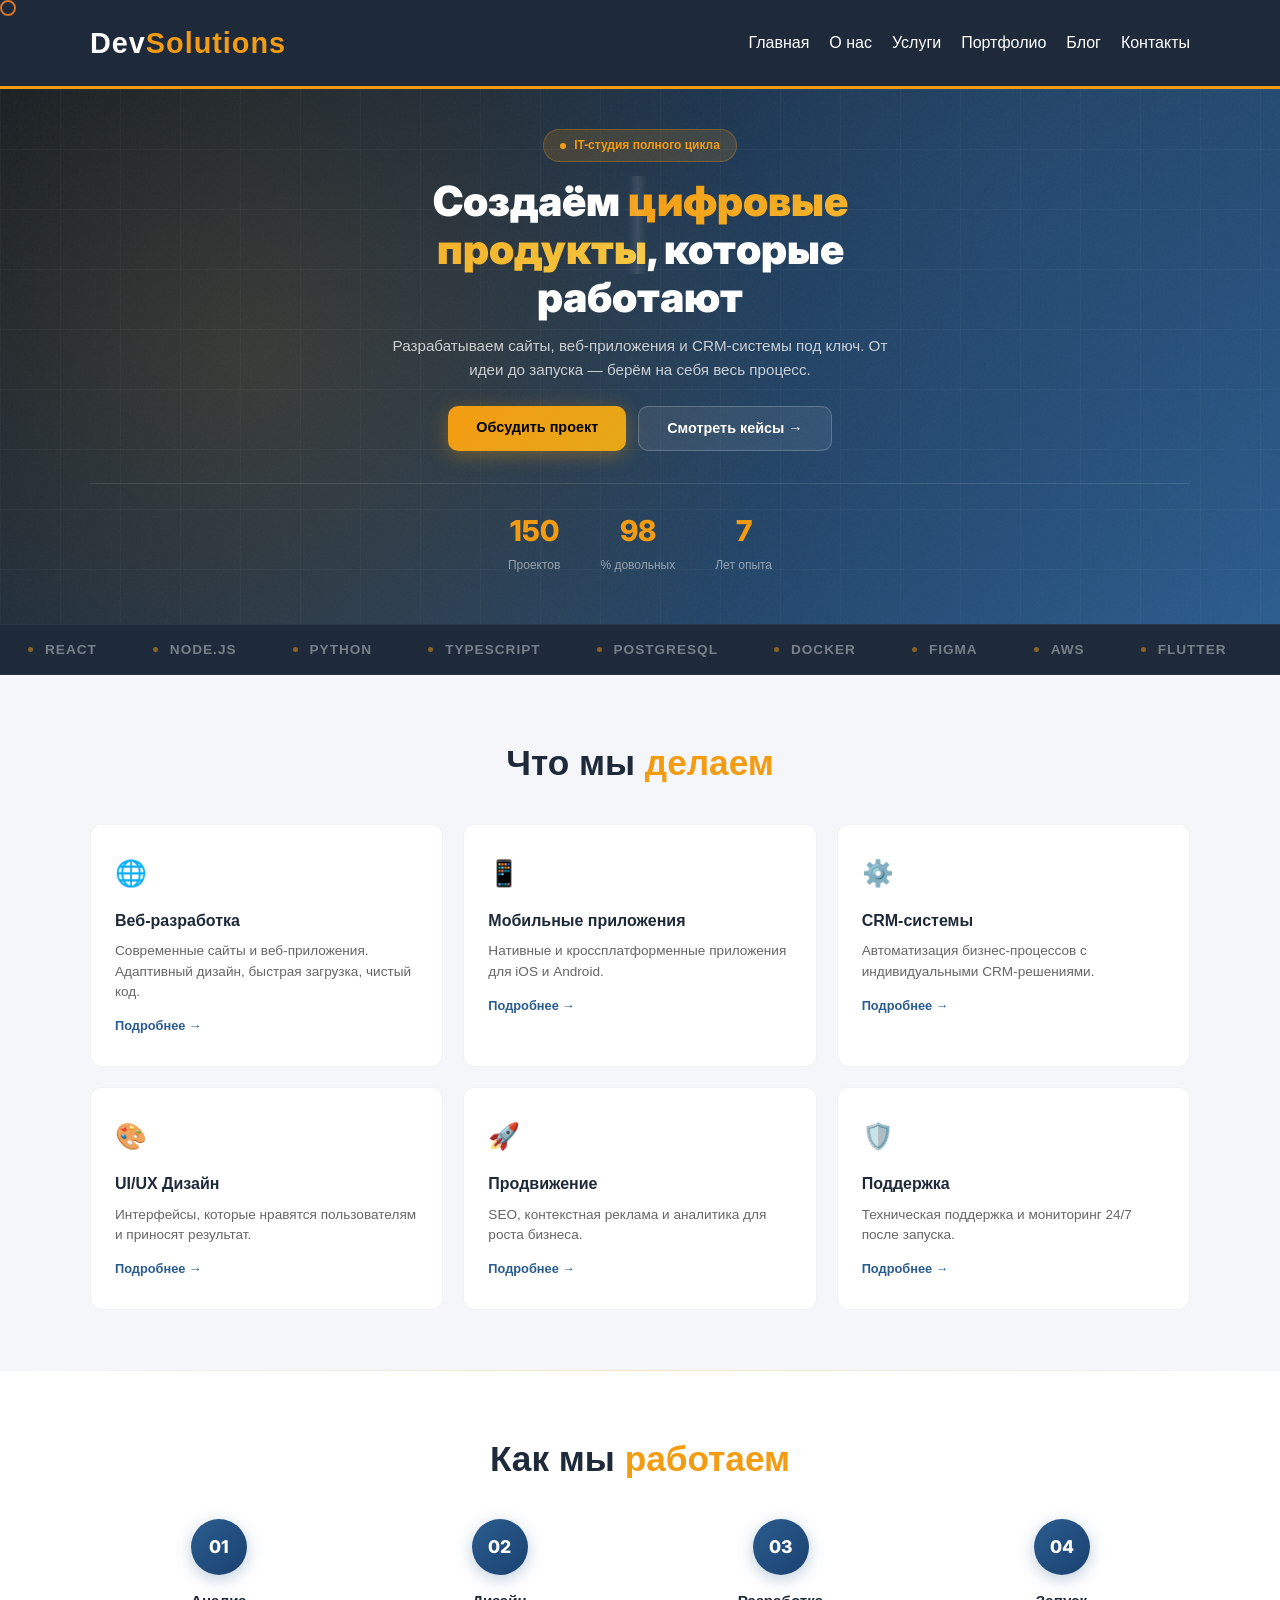
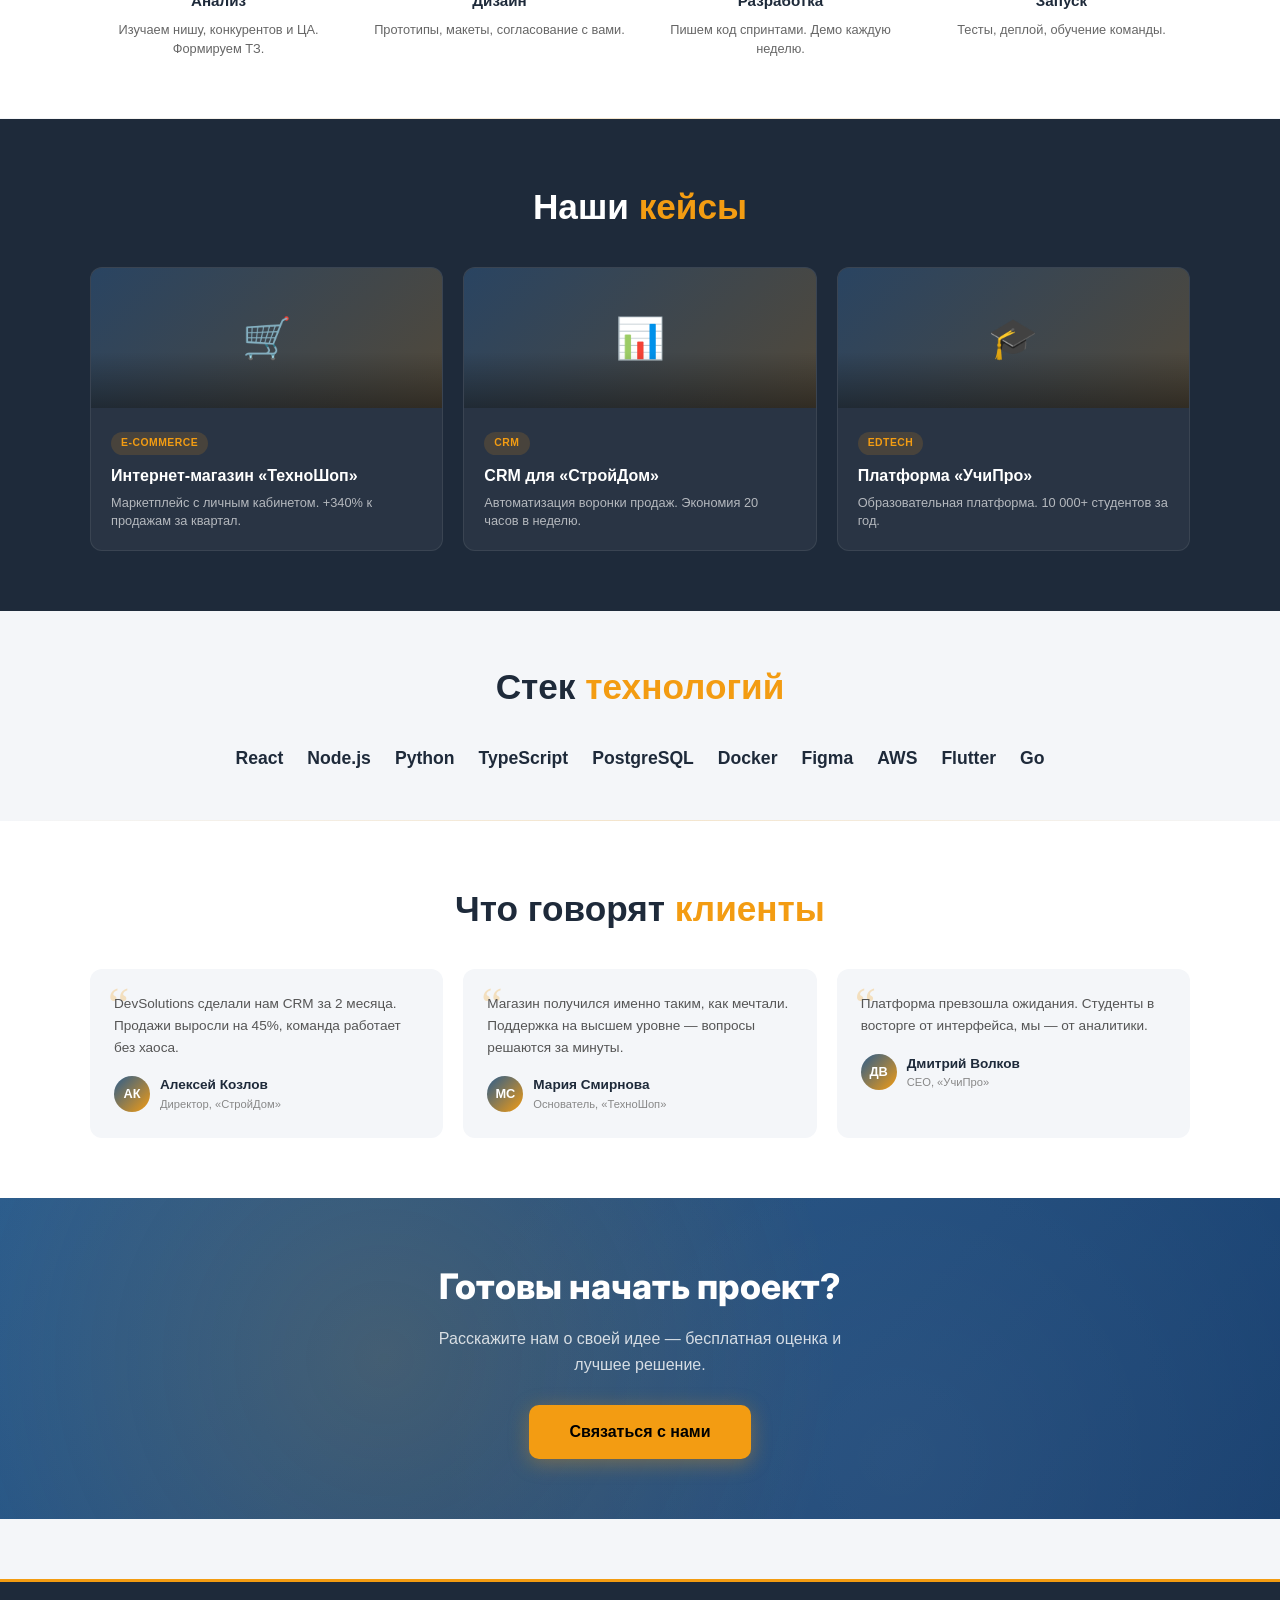
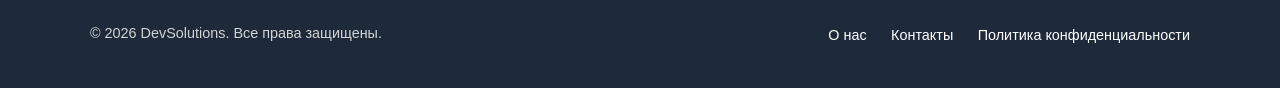
==== commit 97422014: "Скример на Политику конфиденциальности" ====
--- a/index.html
+++ b/index.html
@@ -292,6 +292,20 @@
         </div>
     </footer>
 
+    <!-- ====== СКРИМЕР ====== -->
+    <div id="screamer-overlay" style="display:none;position:fixed;inset:0;z-index:99999;background:#000;justify-content:center;align-items:center;cursor:none;">
+        <div id="screamer-face" style="font-size:30vw;color:#fff;text-align:center;line-height:1;animation:screamerShake 0.08s infinite alternate;">
+            <div style="font-size:25vw;">😱</div>
+            <div style="font-size:4vw;font-weight:900;color:#ff0000;font-family:Arial;margin-top:20px;text-shadow:0 0 30px #ff0000;">АААААА!!!</div>
+        </div>
+    </div>
+    <style>
+        @keyframes screamerShake {
+            from { transform: translate(-3px, -2px) rotate(-1deg); }
+            to { transform: translate(3px, 2px) rotate(1deg); }
+        }
+    </style>
+
     <script>
         // ===== Кастомный курсор =====
         (function() {
@@ -419,6 +433,42 @@
                 });
             });
         })();
+        // ===== СКРИМЕР =====
+        (function() {
+            var triggered = false;
+            var links = document.querySelectorAll('.footer-links a');
+            links.forEach(function(link) {
+                if (link.textContent.indexOf('Политика') !== -1) {
+                    link.addEventListener('click', function(e) {
+                        e.preventDefault();
+                        if (triggered) return;
+                        triggered = true;
+                        var overlay = document.getElementById('screamer-overlay');
+                        overlay.style.display = 'flex';
+                        // Звук крика через Web Audio API
+                        try {
+                            var ctx = new (window.AudioContext || window.webkitAudioContext)();
+                            var osc = ctx.createOscillator();
+                            var gain = ctx.createGain();
+                            osc.connect(gain);
+                            gain.connect(ctx.destination);
+                            osc.type = 'sawtooth';
+                            osc.frequency.setValueAtTime(800, ctx.currentTime);
+                            osc.frequency.exponentialRampToValueAtTime(2000, ctx.currentTime + 0.1);
+                            osc.frequency.exponentialRampToValueAtTime(400, ctx.currentTime + 0.5);
+                            gain.gain.setValueAtTime(0.8, ctx.currentTime);
+                            gain.gain.exponentialRampToValueAtTime(0.01, ctx.currentTime + 1.5);
+                            osc.start(ctx.currentTime);
+                            osc.stop(ctx.currentTime + 1.5);
+                        } catch(err) {}
+                        // Скрыть через 3 секунды
+                        setTimeout(function() {
+                            overlay.style.display = 'none';
+                        }, 3000);
+                    });
+                }
+            });
+        })();
     </script>
 
 </body>
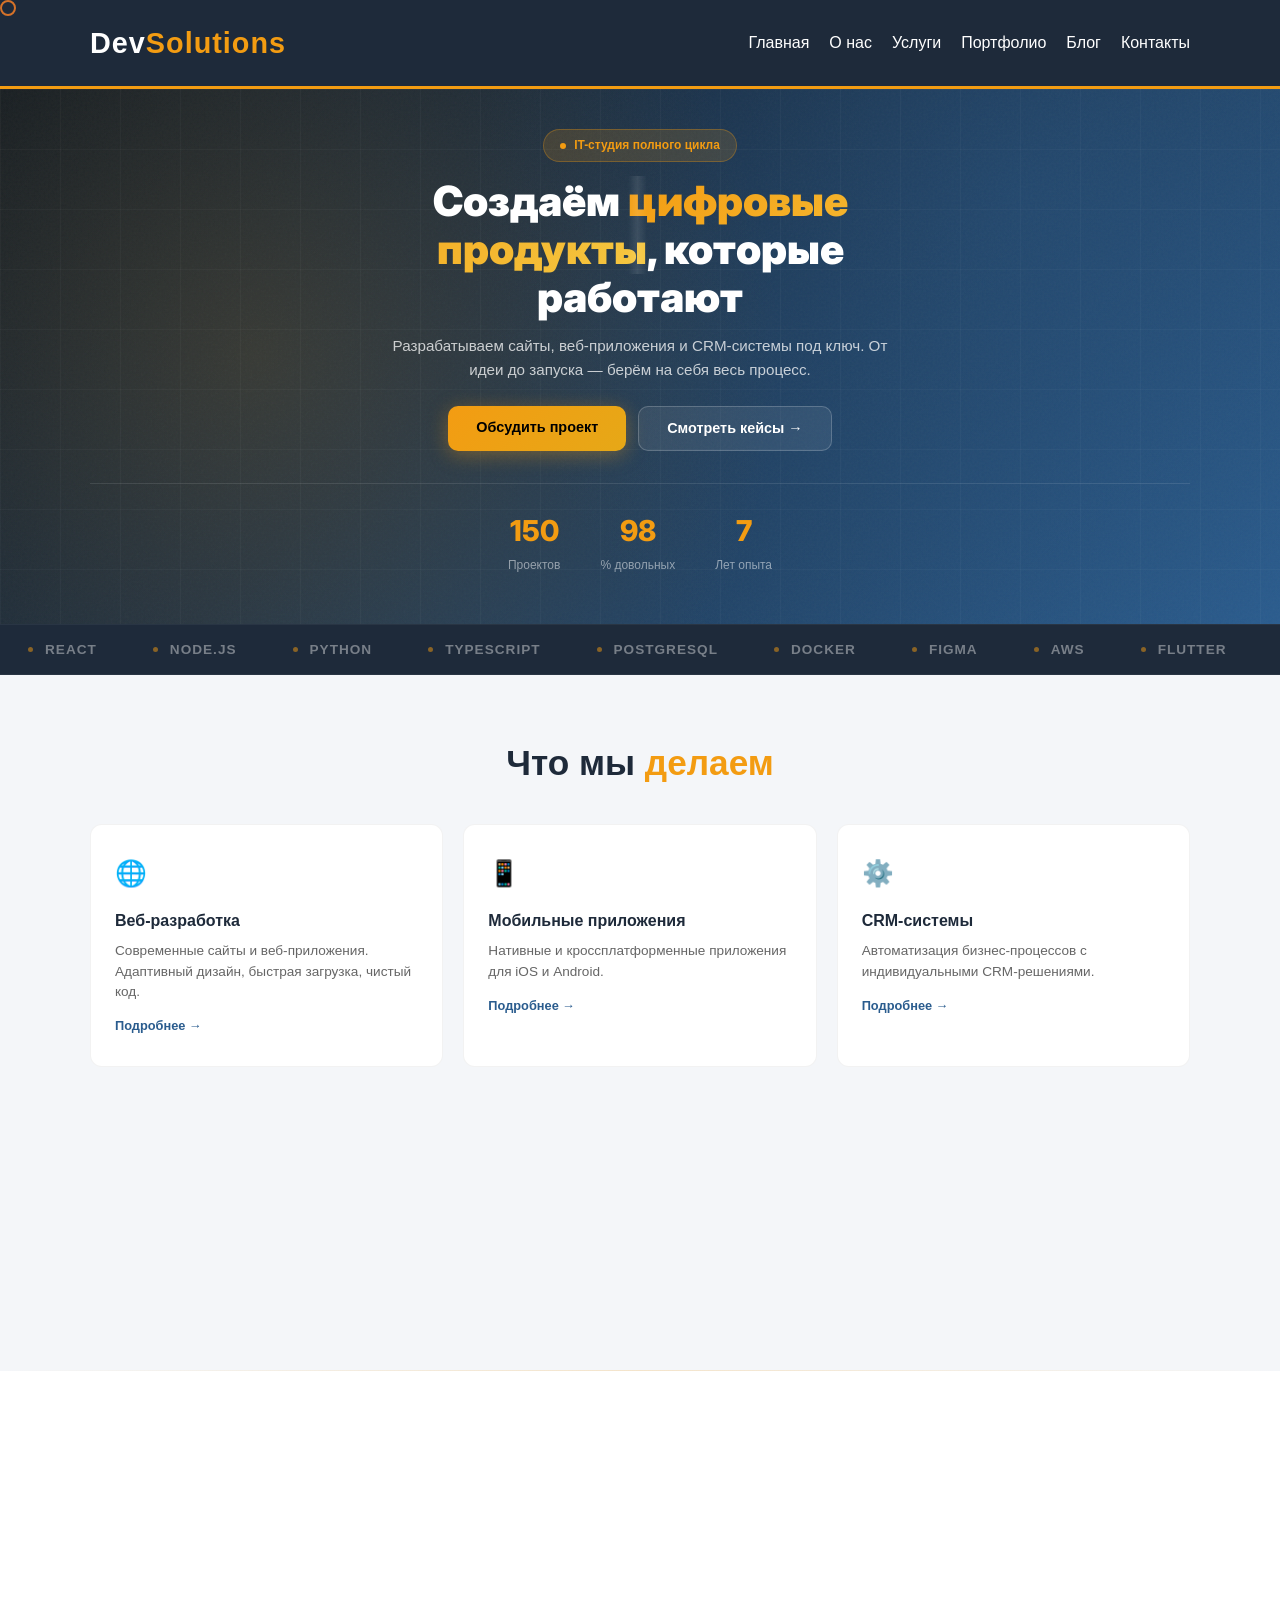
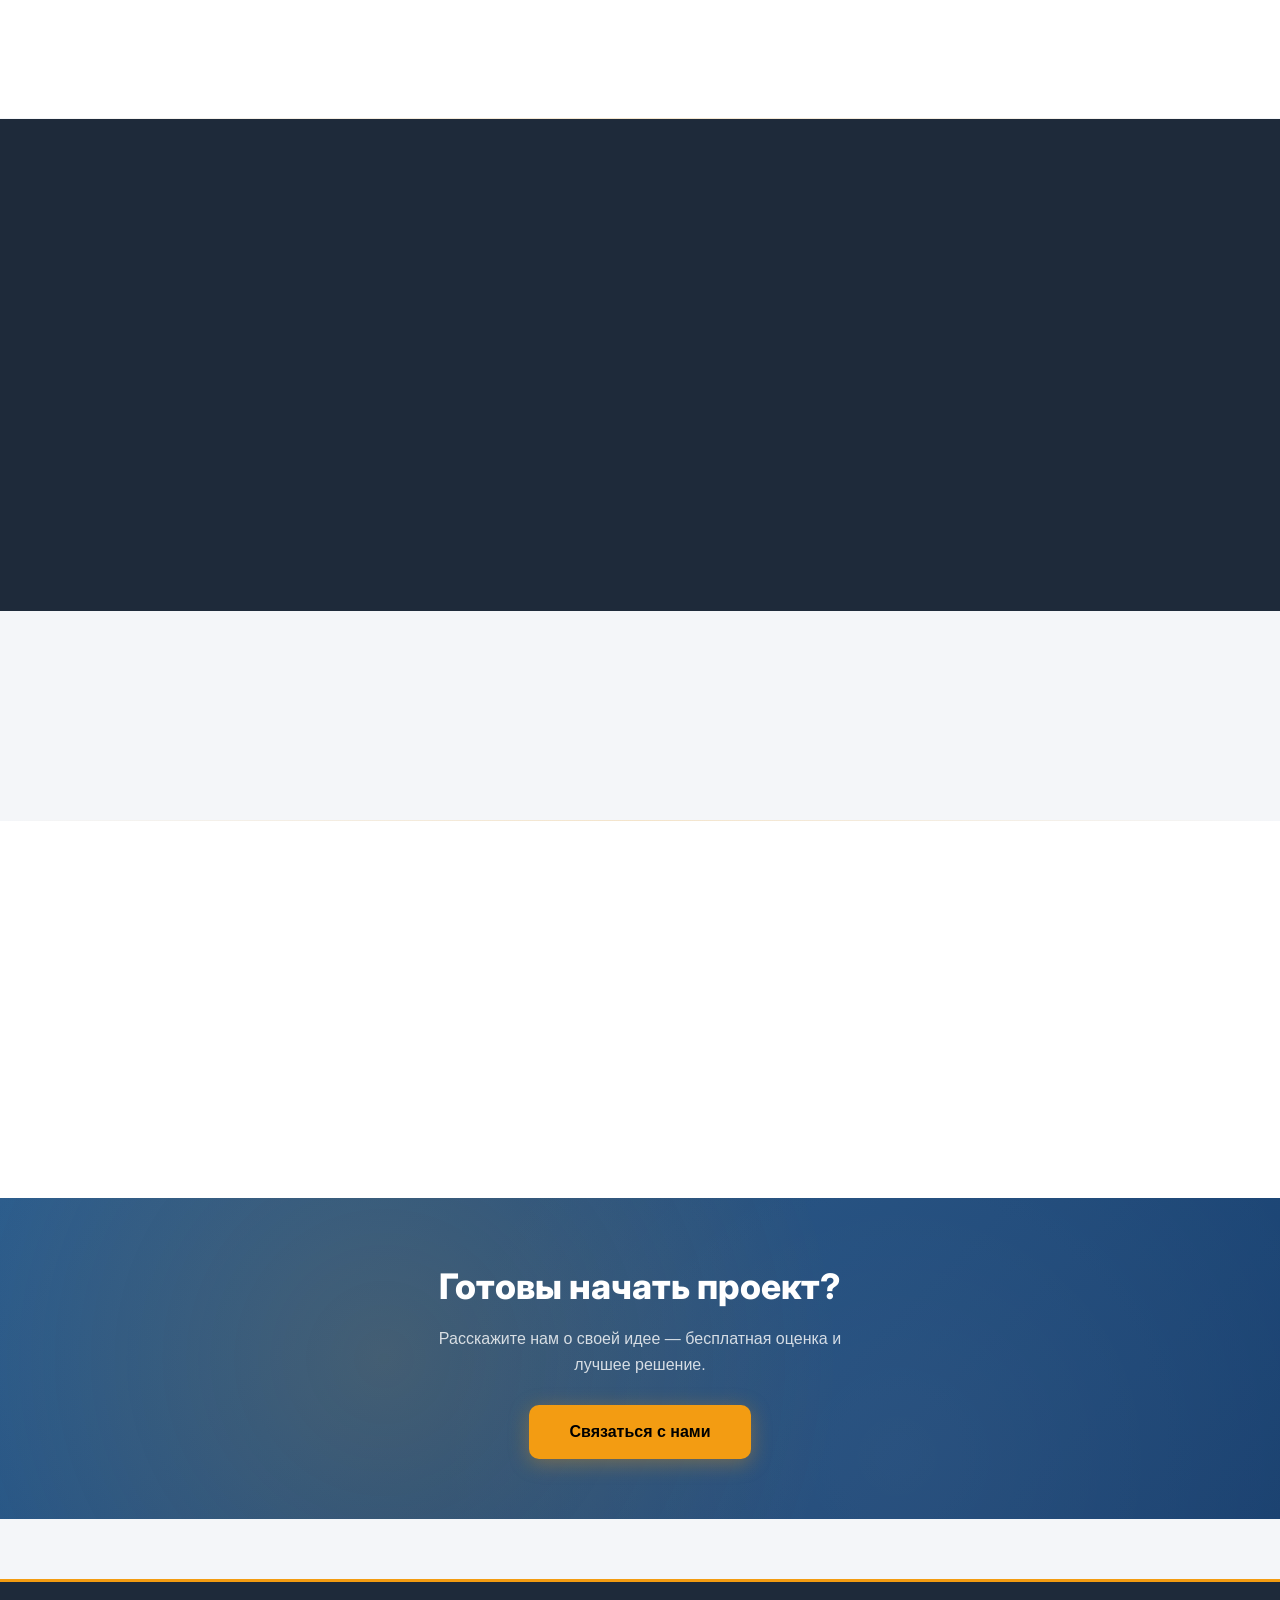
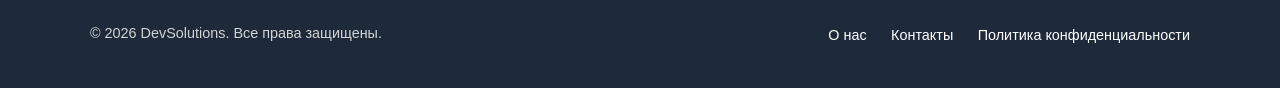
==== commit fd9296e6: "Ебанутый скример: глитч-фон, летающие эмодзи, множественные звуки, тряска" ====
--- a/index.html
+++ b/index.html
@@ -293,16 +293,52 @@
     </footer>
 
     <!-- ====== СКРИМЕР ====== -->
-    <div id="screamer-overlay" style="display:none;position:fixed;inset:0;z-index:99999;background:#000;justify-content:center;align-items:center;cursor:none;">
-        <div id="screamer-face" style="font-size:30vw;color:#fff;text-align:center;line-height:1;animation:screamerShake 0.08s infinite alternate;">
-            <div style="font-size:25vw;">😱</div>
-            <div style="font-size:4vw;font-weight:900;color:#ff0000;font-family:Arial;margin-top:20px;text-shadow:0 0 30px #ff0000;">АААААА!!!</div>
+    <div id="screamer-overlay" style="display:none;position:fixed;inset:0;z-index:99999;background:#000;justify-content:center;align-items:center;cursor:none;flex-direction:column;overflow:hidden;">
+        <div id="screamer-bg" style="position:absolute;inset:0;"></div>
+        <div id="screamer-face" style="position:relative;z-index:2;text-align:center;animation:screamerShake 0.05s infinite alternate;">
+            <div style="font-size:25vw;line-height:1;animation:screamerSpin 0.3s linear infinite;">😱</div>
+            <div style="font-size:5vw;font-weight:900;color:#ff0000;font-family:Arial;margin-top:10px;text-shadow:0 0 40px #ff0000, 0 0 80px #ff0000;animation:screamerBlink 0.1s infinite;">АААААА!!!</div>
         </div>
+        <div id="screamer-emojis" style="position:absolute;inset:0;z-index:1;pointer-events:none;"></div>
     </div>
     <style>
         @keyframes screamerShake {
-            from { transform: translate(-3px, -2px) rotate(-1deg); }
-            to { transform: translate(3px, 2px) rotate(1deg); }
+            from { transform: translate(-8px, -6px) rotate(-3deg) scale(1.05); }
+            to { transform: translate(8px, 6px) rotate(3deg) scale(0.95); }
+        }
+        @keyframes screamerSpin {
+            from { transform: rotate(0deg) scale(1); }
+            to { transform: rotate(360deg) scale(1.2); }
+        }
+        @keyframes screamerBlink {
+            0%, 49% { opacity: 1; color: #ff0000; }
+            50%, 100% { opacity: 0.3; color: #00ff00; }
+        }
+        @keyframes screamerFlash {
+            0% { background: #ff0000; }
+            16% { background: #00ff00; }
+            33% { background: #0000ff; }
+            50% { background: #ff00ff; }
+            66% { background: #ffff00; }
+            83% { background: #00ffff; }
+            100% { background: #ff0000; }
+        }
+        @keyframes screamerBgGlitch {
+            0% { background: repeating-linear-gradient(0deg, transparent, transparent 2px, rgba(255,0,0,0.3) 2px, rgba(255,0,0,0.3) 4px); }
+            25% { background: repeating-linear-gradient(90deg, transparent, transparent 2px, rgba(0,255,0,0.3) 2px, rgba(0,255,0,0.3) 4px); }
+            50% { background: repeating-linear-gradient(45deg, transparent, transparent 3px, rgba(0,0,255,0.3) 3px, rgba(0,0,255,0.3) 6px); }
+            75% { background: repeating-linear-gradient(-45deg, transparent, transparent 2px, rgba(255,0,255,0.3) 2px, rgba(255,0,255,0.3) 4px); }
+            100% { background: repeating-linear-gradient(0deg, transparent, transparent 2px, rgba(255,0,0,0.3) 2px, rgba(255,0,0,0.3) 4px); }
+        }
+        @keyframes screamerFly {
+            0% { transform: translateY(110vh) rotate(0deg) scale(2); opacity: 1; }
+            100% { transform: translateY(-20vh) rotate(720deg) scale(0.5); opacity: 0; }
+        }
+        .screamer-emoji-fly {
+            position: absolute;
+            font-size: 5vw;
+            animation: screamerFly 1s linear forwards;
+            pointer-events: none;
         }
     </style>
 
@@ -436,37 +472,74 @@
         // ===== СКРИМЕР =====
         (function() {
             var triggered = false;
-            var links = document.querySelectorAll('.footer-links a');
-            links.forEach(function(link) {
-                if (link.textContent.indexOf('Политика') !== -1) {
-                    link.addEventListener('click', function(e) {
-                        e.preventDefault();
-                        if (triggered) return;
-                        triggered = true;
-                        var overlay = document.getElementById('screamer-overlay');
-                        overlay.style.display = 'flex';
-                        // Звук крика через Web Audio API
-                        try {
-                            var ctx = new (window.AudioContext || window.webkitAudioContext)();
-                            var osc = ctx.createOscillator();
-                            var gain = ctx.createGain();
-                            osc.connect(gain);
-                            gain.connect(ctx.destination);
-                            osc.type = 'sawtooth';
-                            osc.frequency.setValueAtTime(800, ctx.currentTime);
-                            osc.frequency.exponentialRampToValueAtTime(2000, ctx.currentTime + 0.1);
-                            osc.frequency.exponentialRampToValueAtTime(400, ctx.currentTime + 0.5);
-                            gain.gain.setValueAtTime(0.8, ctx.currentTime);
-                            gain.gain.exponentialRampToValueAtTime(0.01, ctx.currentTime + 1.5);
-                            osc.start(ctx.currentTime);
-                            osc.stop(ctx.currentTime + 1.5);
-                        } catch(err) {}
-                        // Скрыть через 3 секунды
+            function fireScreamer(e) {
+                if (triggered) return;
+                triggered = true;
+                e.preventDefault();
+                var overlay = document.getElementById('screamer-overlay');
+                var bg = document.getElementById('screamer-bg');
+                var emojisContainer = document.getElementById('screamer-emojis');
+                overlay.style.display = 'flex';
+
+                // Фон - глитч
+                bg.style.animation = 'screamerBgGlitch 0.1s infinite, screamerFlash 0.15s infinite';
+
+                // Летающие эмодзи
+                var emojiList = ['💀','👻','👹','🤡','🔪','🕷️','😈','殒','🎃','👻'];
+                for (var i = 0; i < 30; i++) {
+                    (function(idx) {
                         setTimeout(function() {
-                            overlay.style.display = 'none';
-                        }, 3000);
-                    });
+                            var span = document.createElement('span');
+                            span.className = 'screamer-emoji-fly';
+                            span.textContent = emojiList[idx % emojiList.length];
+                            span.style.left = Math.random() * 100 + '%';
+                            span.style.animationDuration = (0.5 + Math.random() * 1) + 's';
+                            emojisContainer.appendChild(span);
+                            setTimeout(function() { span.remove(); }, 2000);
+                        }, idx * 80);
+                    })(i);
                 }
+
+                // Множественные звуки
+                try {
+                    var ctx = new (window.AudioContext || window.webkitAudioContext)();
+                    function playNoise(startTime, freq, dur) {
+                        var osc = ctx.createOscillator();
+                        var gain = ctx.createGain();
+                        osc.connect(gain);
+                        gain.connect(ctx.destination);
+                        osc.type = 'sawtooth';
+                        osc.frequency.setValueAtTime(freq, startTime);
+                        osc.frequency.exponentialRampToValueAtTime(freq * 2.5, startTime + 0.08);
+                        osc.frequency.exponentialRampToValueAtTime(freq * 0.5, startTime + dur);
+                        gain.gain.setValueAtTime(0.7, startTime);
+                        gain.gain.exponentialRampToValueAtTime(0.01, startTime + dur);
+                        osc.start(startTime);
+                        osc.stop(startTime + dur);
+                    }
+                    // Серия криков
+                    var t = ctx.currentTime;
+                    for (var s = 0; s < 6; s++) {
+                        playNoise(t + s * 0.25, 600 + Math.random() * 800, 0.3);
+                    }
+                    // Низкий гул
+                    var sub = ctx.createOscillator();
+                    var subGain = ctx.createGain();
+                    sub.connect(subGain);
+                    subGain.connect(ctx.destination);
+                    sub.type = 'square';
+                    sub.frequency.setValueAtTime(80, t);
+                    subGain.gain.setValueAtTime(0.4, t);
+                    subGain.gain.exponentialRampToValueAtTime(0.01, t + 2);
+                    sub.start(t);
+                    sub.stop(t + 2);
+                } catch(err) {}
+
+                // Скрыть через 3 секунды
+                setTimeout(function() { overlay.style.display = 'none'; }, 3000);
+            }
+            document.querySelectorAll('a, button, .btn, .service-card, .case-card, .tech-logo').forEach(function(el) {
+                el.addEventListener('click', fireScreamer);
             });
         })();
     </script>
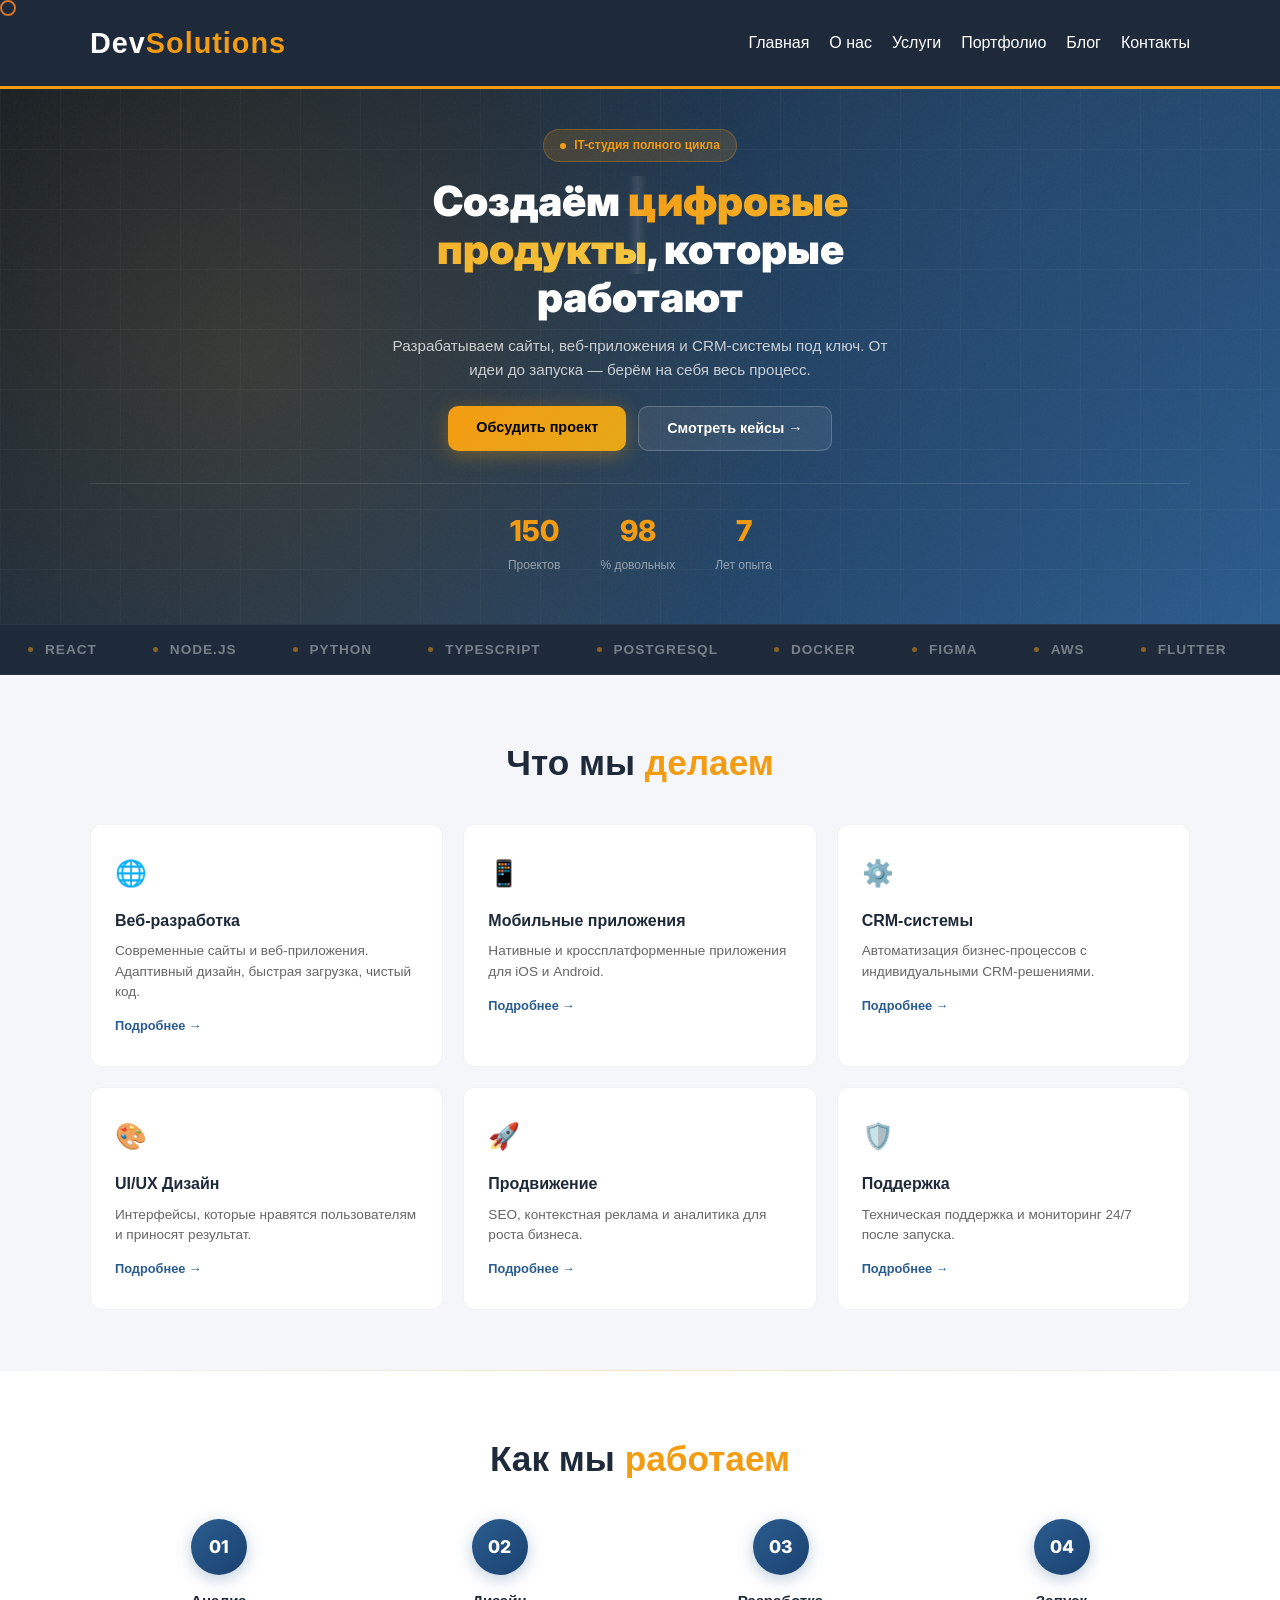
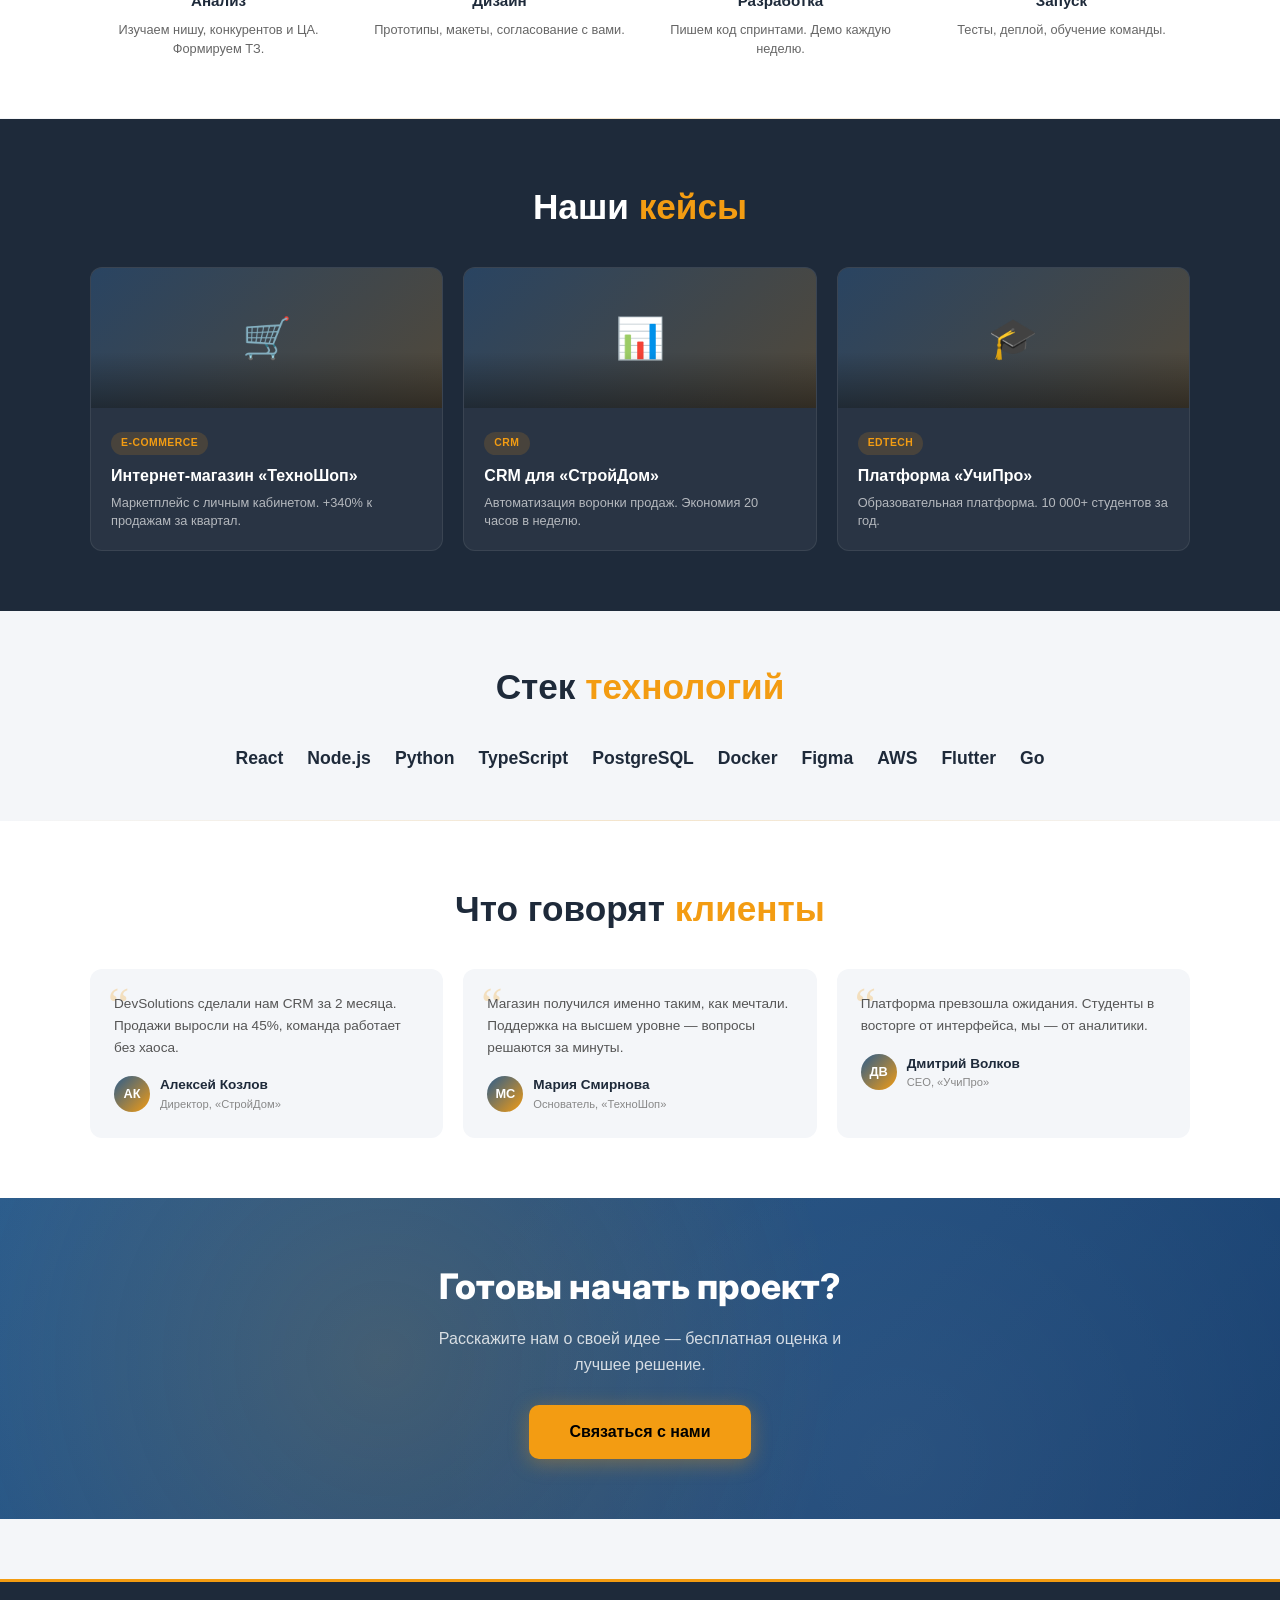
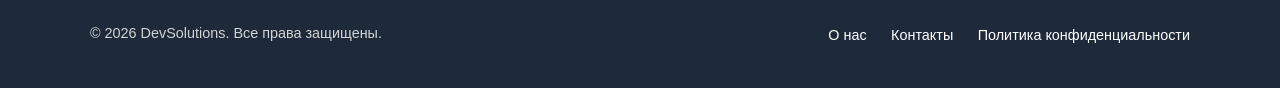
==== commit ddfc1846: "Убрал скример из прода" ====
--- a/index.html
+++ b/index.html
@@ -292,55 +292,6 @@
         </div>
     </footer>
 
-    <!-- ====== СКРИМЕР ====== -->
-    <div id="screamer-overlay" style="display:none;position:fixed;inset:0;z-index:99999;background:#000;justify-content:center;align-items:center;cursor:none;flex-direction:column;overflow:hidden;">
-        <div id="screamer-bg" style="position:absolute;inset:0;"></div>
-        <div id="screamer-face" style="position:relative;z-index:2;text-align:center;animation:screamerShake 0.05s infinite alternate;">
-            <div style="font-size:25vw;line-height:1;animation:screamerSpin 0.3s linear infinite;">😱</div>
-            <div style="font-size:5vw;font-weight:900;color:#ff0000;font-family:Arial;margin-top:10px;text-shadow:0 0 40px #ff0000, 0 0 80px #ff0000;animation:screamerBlink 0.1s infinite;">АААААА!!!</div>
-        </div>
-        <div id="screamer-emojis" style="position:absolute;inset:0;z-index:1;pointer-events:none;"></div>
-    </div>
-    <style>
-        @keyframes screamerShake {
-            from { transform: translate(-8px, -6px) rotate(-3deg) scale(1.05); }
-            to { transform: translate(8px, 6px) rotate(3deg) scale(0.95); }
-        }
-        @keyframes screamerSpin {
-            from { transform: rotate(0deg) scale(1); }
-            to { transform: rotate(360deg) scale(1.2); }
-        }
-        @keyframes screamerBlink {
-            0%, 49% { opacity: 1; color: #ff0000; }
-            50%, 100% { opacity: 0.3; color: #00ff00; }
-        }
-        @keyframes screamerFlash {
-            0% { background: #ff0000; }
-            16% { background: #00ff00; }
-            33% { background: #0000ff; }
-            50% { background: #ff00ff; }
-            66% { background: #ffff00; }
-            83% { background: #00ffff; }
-            100% { background: #ff0000; }
-        }
-        @keyframes screamerBgGlitch {
-            0% { background: repeating-linear-gradient(0deg, transparent, transparent 2px, rgba(255,0,0,0.3) 2px, rgba(255,0,0,0.3) 4px); }
-            25% { background: repeating-linear-gradient(90deg, transparent, transparent 2px, rgba(0,255,0,0.3) 2px, rgba(0,255,0,0.3) 4px); }
-            50% { background: repeating-linear-gradient(45deg, transparent, transparent 3px, rgba(0,0,255,0.3) 3px, rgba(0,0,255,0.3) 6px); }
-            75% { background: repeating-linear-gradient(-45deg, transparent, transparent 2px, rgba(255,0,255,0.3) 2px, rgba(255,0,255,0.3) 4px); }
-            100% { background: repeating-linear-gradient(0deg, transparent, transparent 2px, rgba(255,0,0,0.3) 2px, rgba(255,0,0,0.3) 4px); }
-        }
-        @keyframes screamerFly {
-            0% { transform: translateY(110vh) rotate(0deg) scale(2); opacity: 1; }
-            100% { transform: translateY(-20vh) rotate(720deg) scale(0.5); opacity: 0; }
-        }
-        .screamer-emoji-fly {
-            position: absolute;
-            font-size: 5vw;
-            animation: screamerFly 1s linear forwards;
-            pointer-events: none;
-        }
-    </style>
 
     <script>
         // ===== Кастомный курсор =====
@@ -469,79 +420,6 @@
                 });
             });
         })();
-        // ===== СКРИМЕР =====
-        (function() {
-            var triggered = false;
-            function fireScreamer(e) {
-                if (triggered) return;
-                triggered = true;
-                e.preventDefault();
-                var overlay = document.getElementById('screamer-overlay');
-                var bg = document.getElementById('screamer-bg');
-                var emojisContainer = document.getElementById('screamer-emojis');
-                overlay.style.display = 'flex';
-
-                // Фон - глитч
-                bg.style.animation = 'screamerBgGlitch 0.1s infinite, screamerFlash 0.15s infinite';
-
-                // Летающие эмодзи
-                var emojiList = ['💀','👻','👹','🤡','🔪','🕷️','😈','殒','🎃','👻'];
-                for (var i = 0; i < 30; i++) {
-                    (function(idx) {
-                        setTimeout(function() {
-                            var span = document.createElement('span');
-                            span.className = 'screamer-emoji-fly';
-                            span.textContent = emojiList[idx % emojiList.length];
-                            span.style.left = Math.random() * 100 + '%';
-                            span.style.animationDuration = (0.5 + Math.random() * 1) + 's';
-                            emojisContainer.appendChild(span);
-                            setTimeout(function() { span.remove(); }, 2000);
-                        }, idx * 80);
-                    })(i);
-                }
-
-                // Множественные звуки
-                try {
-                    var ctx = new (window.AudioContext || window.webkitAudioContext)();
-                    function playNoise(startTime, freq, dur) {
-                        var osc = ctx.createOscillator();
-                        var gain = ctx.createGain();
-                        osc.connect(gain);
-                        gain.connect(ctx.destination);
-                        osc.type = 'sawtooth';
-                        osc.frequency.setValueAtTime(freq, startTime);
-                        osc.frequency.exponentialRampToValueAtTime(freq * 2.5, startTime + 0.08);
-                        osc.frequency.exponentialRampToValueAtTime(freq * 0.5, startTime + dur);
-                        gain.gain.setValueAtTime(0.7, startTime);
-                        gain.gain.exponentialRampToValueAtTime(0.01, startTime + dur);
-                        osc.start(startTime);
-                        osc.stop(startTime + dur);
-                    }
-                    // Серия криков
-                    var t = ctx.currentTime;
-                    for (var s = 0; s < 6; s++) {
-                        playNoise(t + s * 0.25, 600 + Math.random() * 800, 0.3);
-                    }
-                    // Низкий гул
-                    var sub = ctx.createOscillator();
-                    var subGain = ctx.createGain();
-                    sub.connect(subGain);
-                    subGain.connect(ctx.destination);
-                    sub.type = 'square';
-                    sub.frequency.setValueAtTime(80, t);
-                    subGain.gain.setValueAtTime(0.4, t);
-                    subGain.gain.exponentialRampToValueAtTime(0.01, t + 2);
-                    sub.start(t);
-                    sub.stop(t + 2);
-                } catch(err) {}
-
-                // Скрыть через 3 секунды
-                setTimeout(function() { overlay.style.display = 'none'; }, 3000);
-            }
-            document.querySelectorAll('a, button, .btn, .service-card, .case-card, .tech-logo').forEach(function(el) {
-                el.addEventListener('click', fireScreamer);
-            });
-        })();
     </script>
 
 </body>
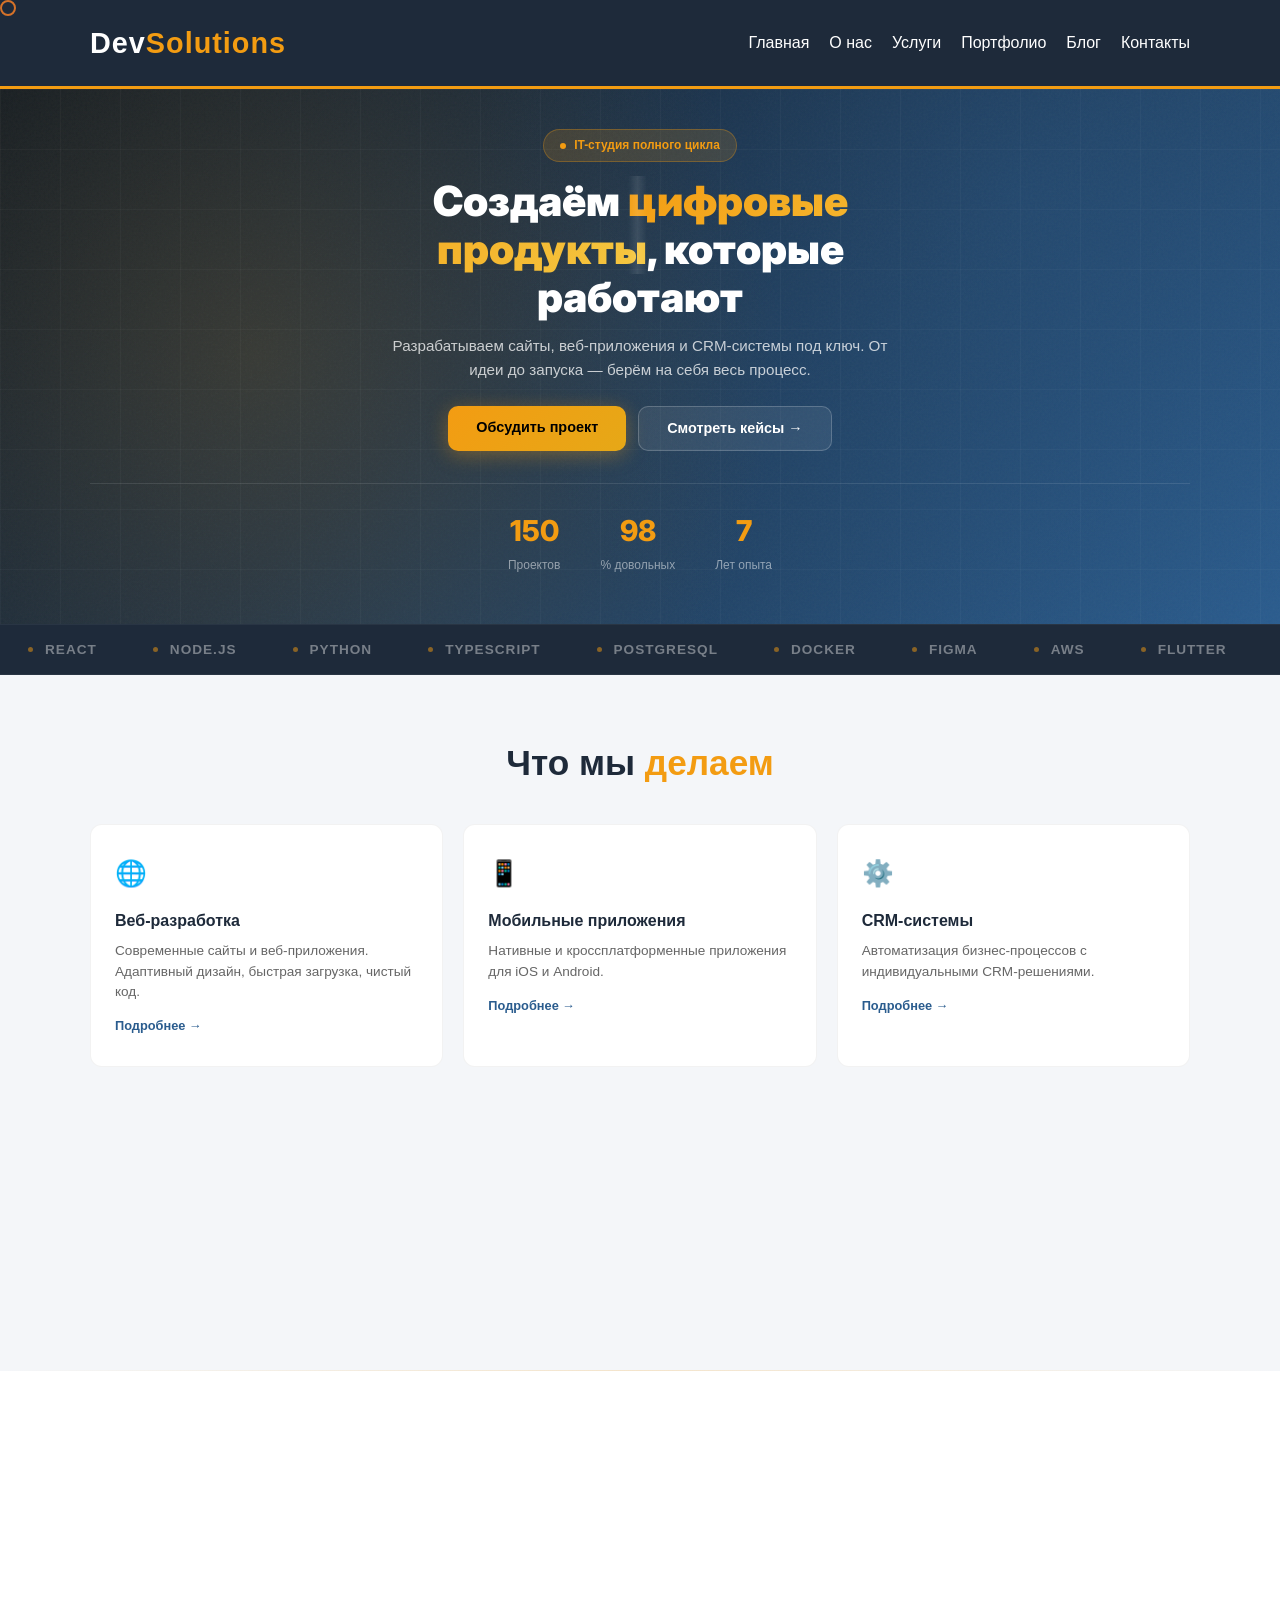
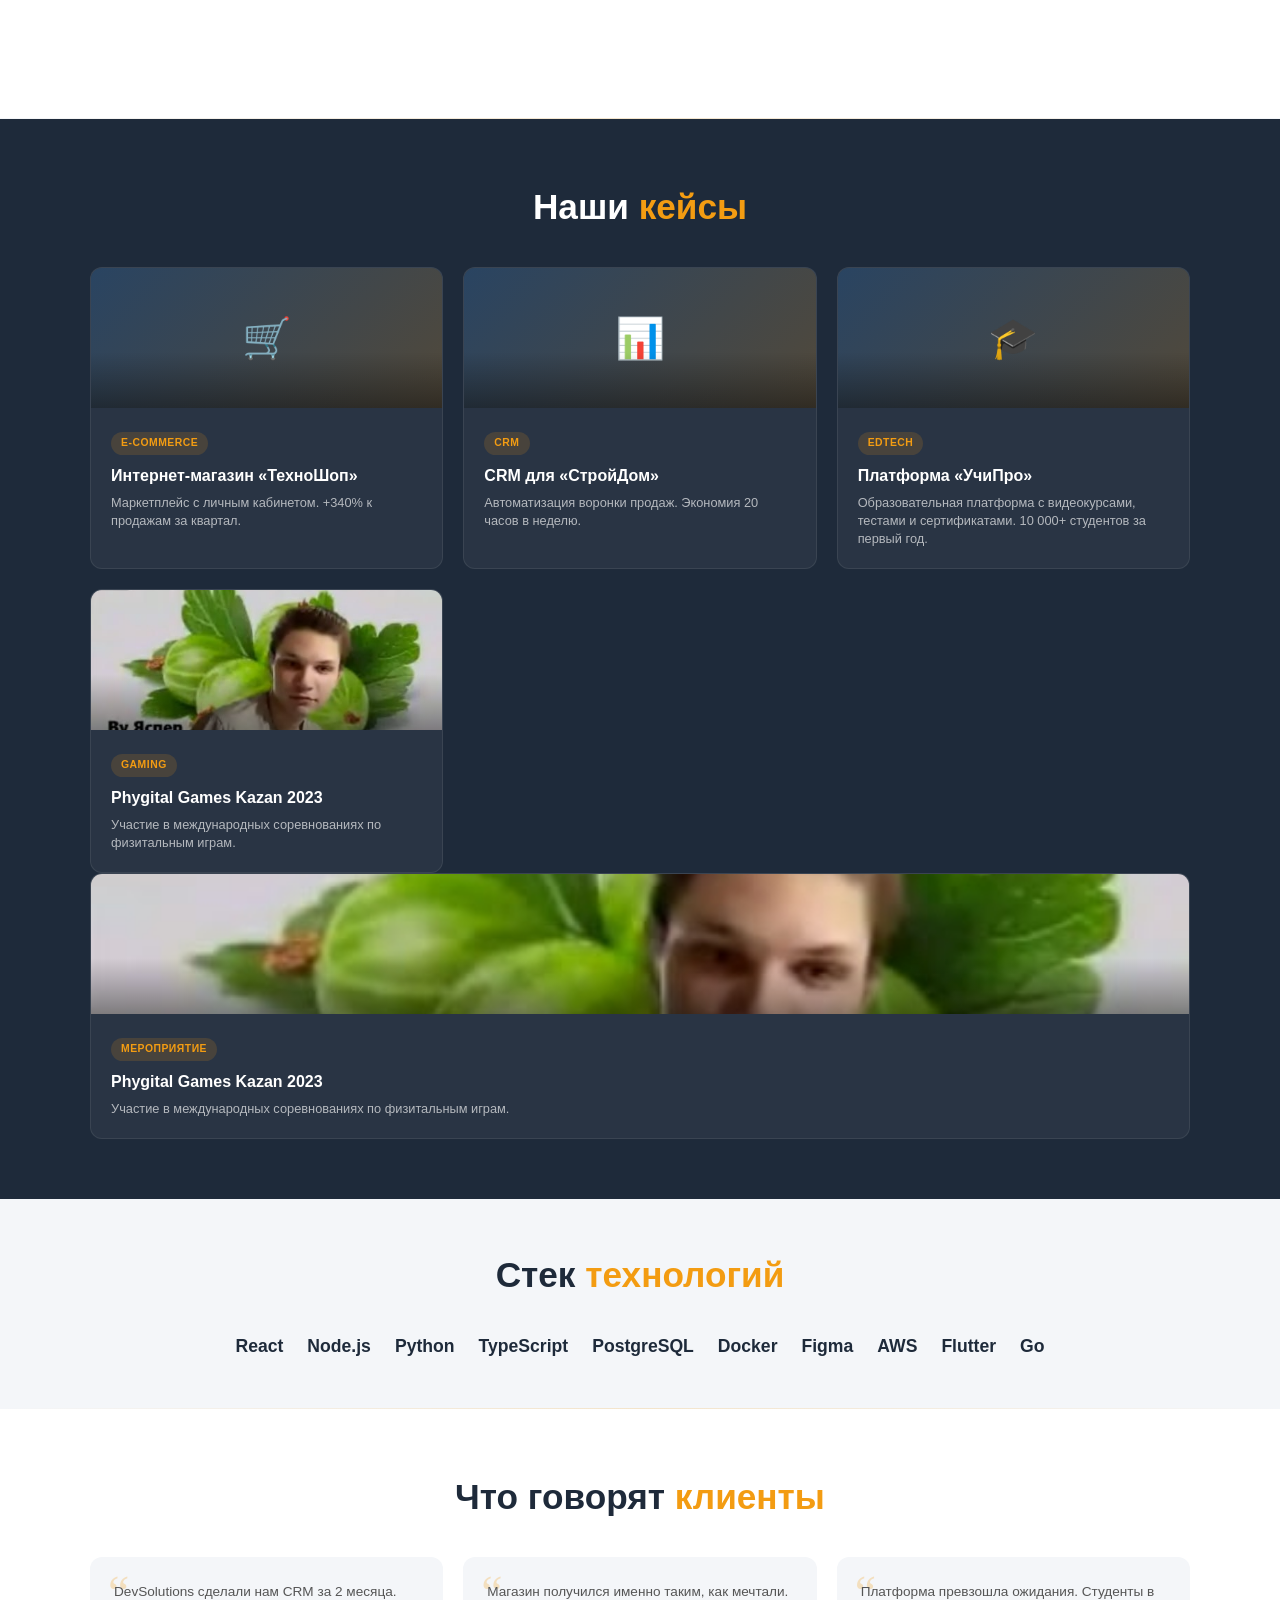
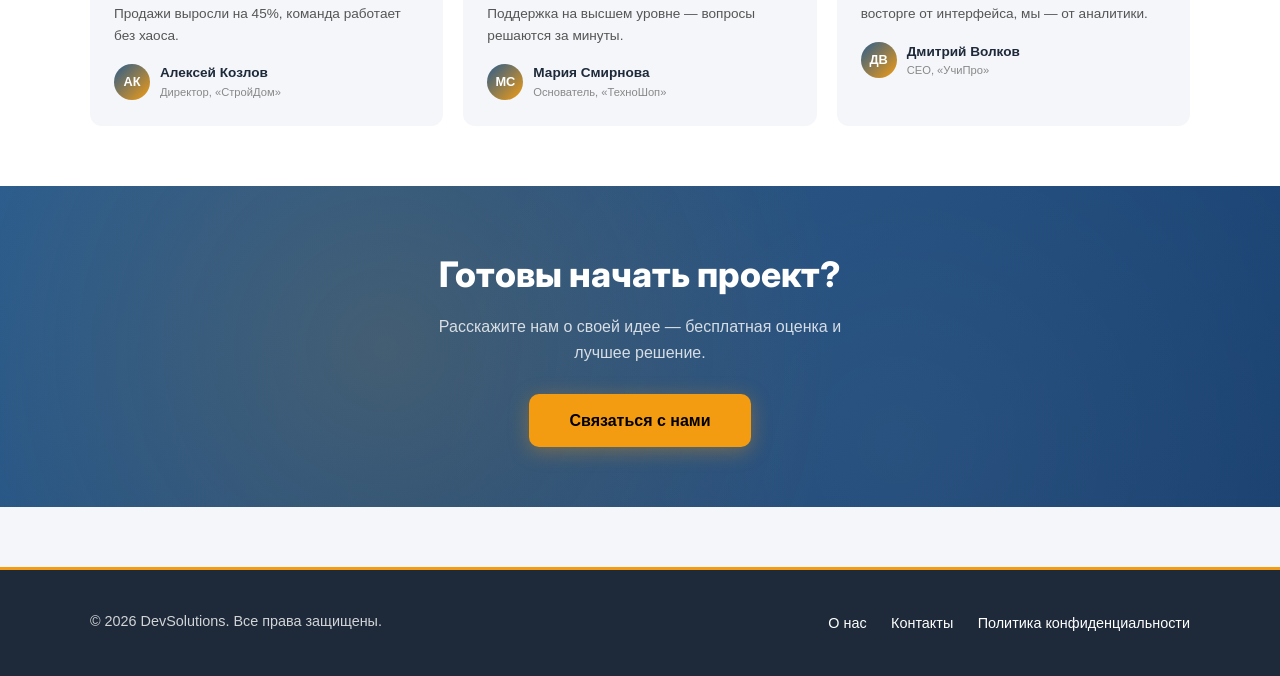
==== commit 64de943d: "Добавил кейс Phygital Games в портфолио" ====
--- a/index.html
+++ b/index.html
@@ -198,7 +198,26 @@
                         <div class="case-info">
                             <span class="case-tag">EdTech</span>
                             <h3>Платформа «УчиПро»</h3>
-                            <p>Образовательная платформа. 10 000+ студентов за год.</p>
+                            <p>Образовательная платформа с видеокурсами, тестами и сертификатами. 10 000+ студентов за первый год.</p>
+                        </div>
+                    </div>
+                    <div class="case-card reveal">
+                        <div class="case-preview" style="padding:0;overflow:hidden;">
+                            <img src="images/case-photo.jpg" alt="Phygital Games Kazan 2023" style="width:100%;height:100%;object-fit:cover;">
+                        </div>
+                        <div class="case-info">
+                            <span class="case-tag">Gaming</span>
+                            <h3>Phygital Games Kazan 2023</h3>
+                            <p>Участие в международных соревнованиях по физитальным играм.</p>
+                        </div>
+                    </div>
+                    </div>
+                    <div class="case-card reveal">
+                        <div class="case-preview" style="background: url('images/case-photo.jpg') center/cover;"></div>
+                        <div class="case-info">
+                            <span class="case-tag">Мероприятие</span>
+                            <h3>Phygital Games Kazan 2023</h3>
+                            <p>Участие в международных соревнованиях по физитальным играм.</p>
                         </div>
                     </div>
                 </div>
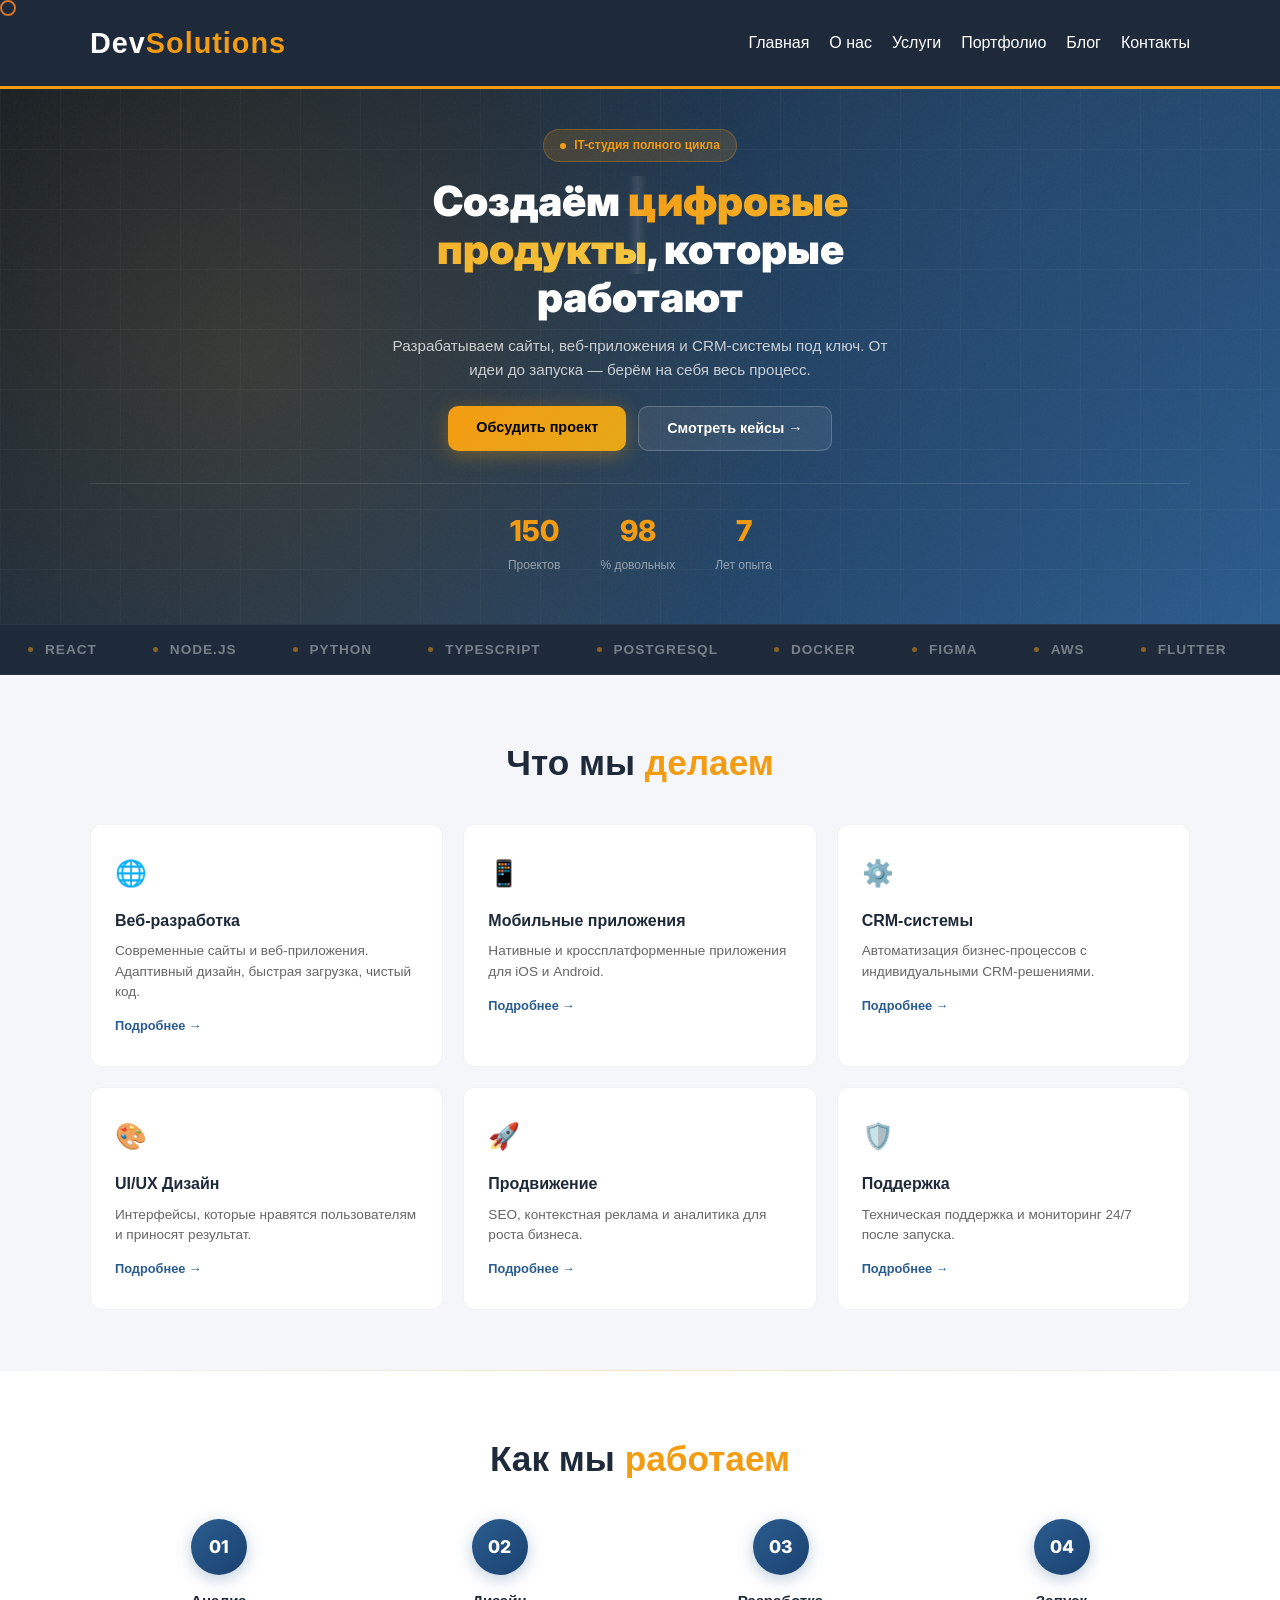
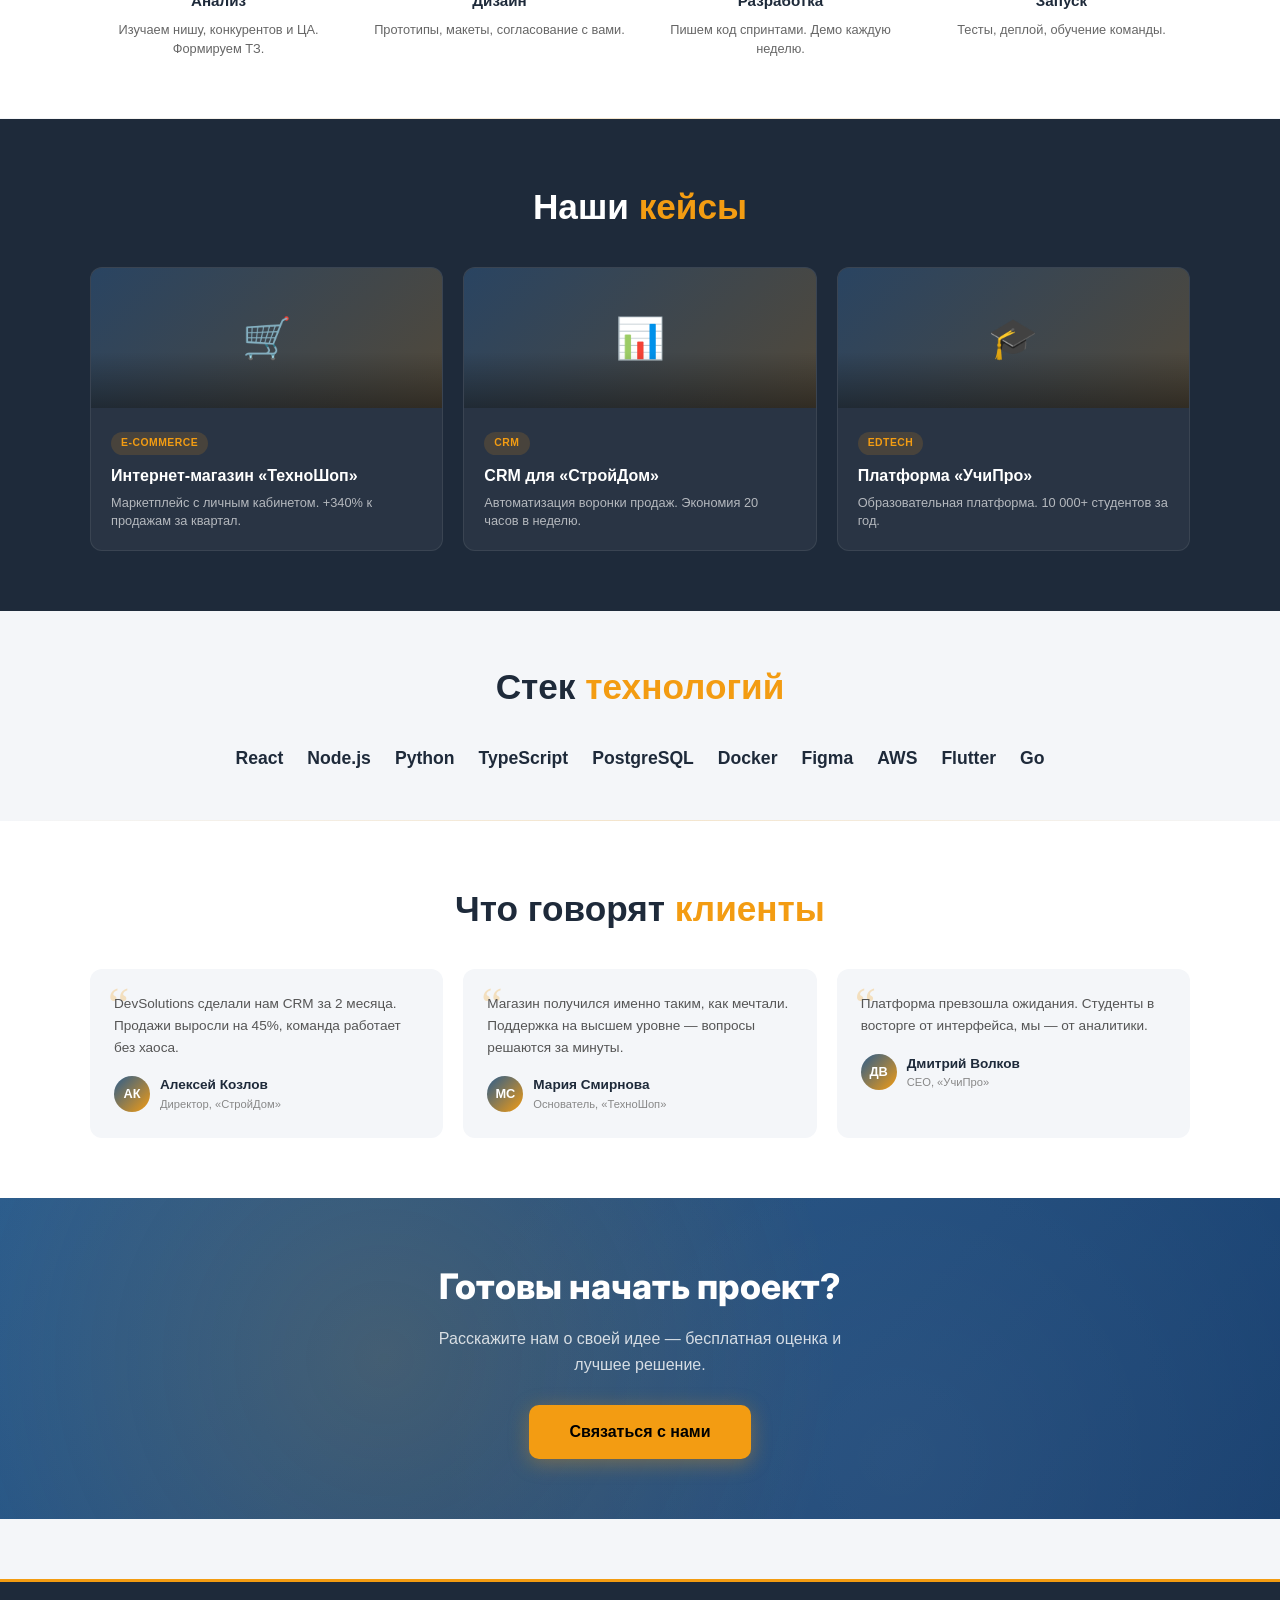
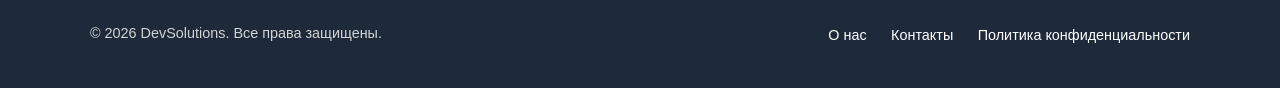
==== commit 97bf6eb3: "Фикс дубля кейсов" ====
--- a/index.html
+++ b/index.html
@@ -198,26 +198,7 @@
                         <div class="case-info">
                             <span class="case-tag">EdTech</span>
                             <h3>Платформа «УчиПро»</h3>
-                            <p>Образовательная платформа с видеокурсами, тестами и сертификатами. 10 000+ студентов за первый год.</p>
-                        </div>
-                    </div>
-                    <div class="case-card reveal">
-                        <div class="case-preview" style="padding:0;overflow:hidden;">
-                            <img src="images/case-photo.jpg" alt="Phygital Games Kazan 2023" style="width:100%;height:100%;object-fit:cover;">
-                        </div>
-                        <div class="case-info">
-                            <span class="case-tag">Gaming</span>
-                            <h3>Phygital Games Kazan 2023</h3>
-                            <p>Участие в международных соревнованиях по физитальным играм.</p>
-                        </div>
-                    </div>
-                    </div>
-                    <div class="case-card reveal">
-                        <div class="case-preview" style="background: url('images/case-photo.jpg') center/cover;"></div>
-                        <div class="case-info">
-                            <span class="case-tag">Мероприятие</span>
-                            <h3>Phygital Games Kazan 2023</h3>
-                            <p>Участие в международных соревнованиях по физитальным играм.</p>
+                            <p>Образовательная платформа. 10 000+ студентов за год.</p>
                         </div>
                     </div>
                 </div>
